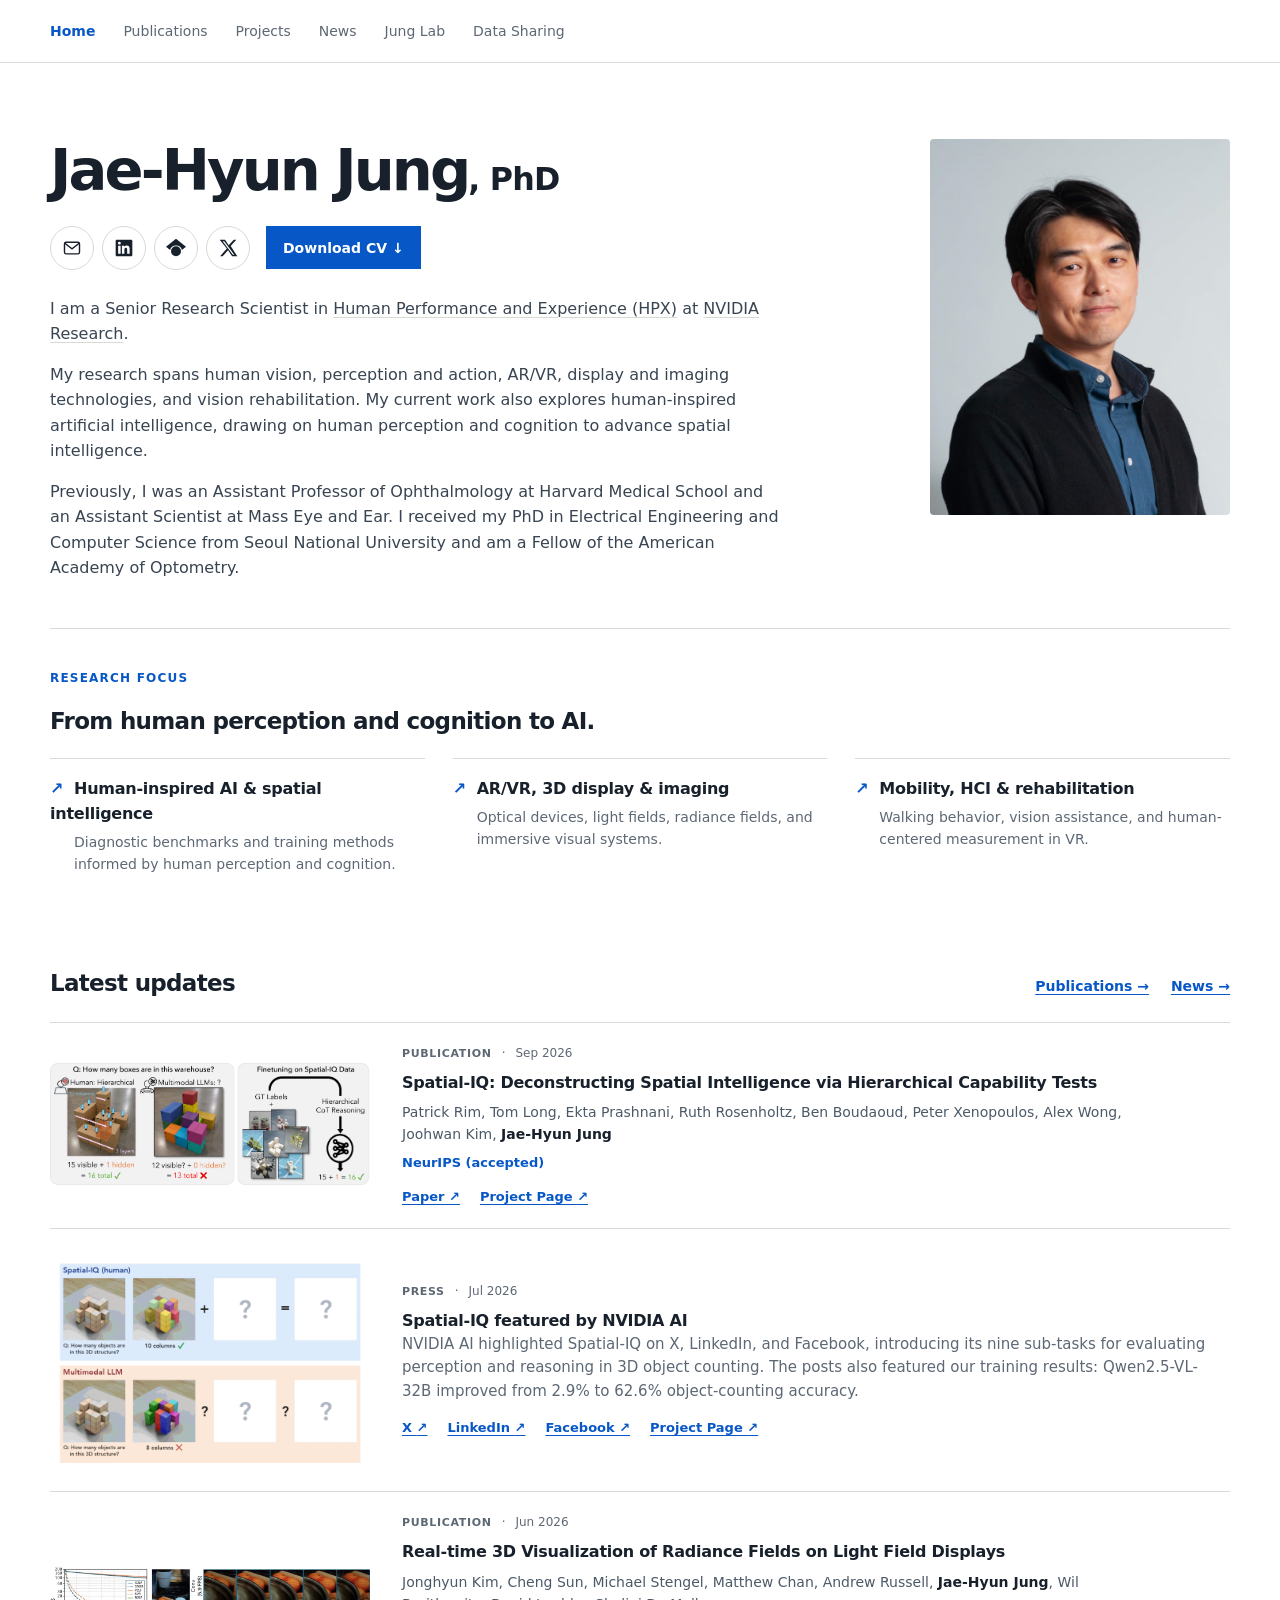
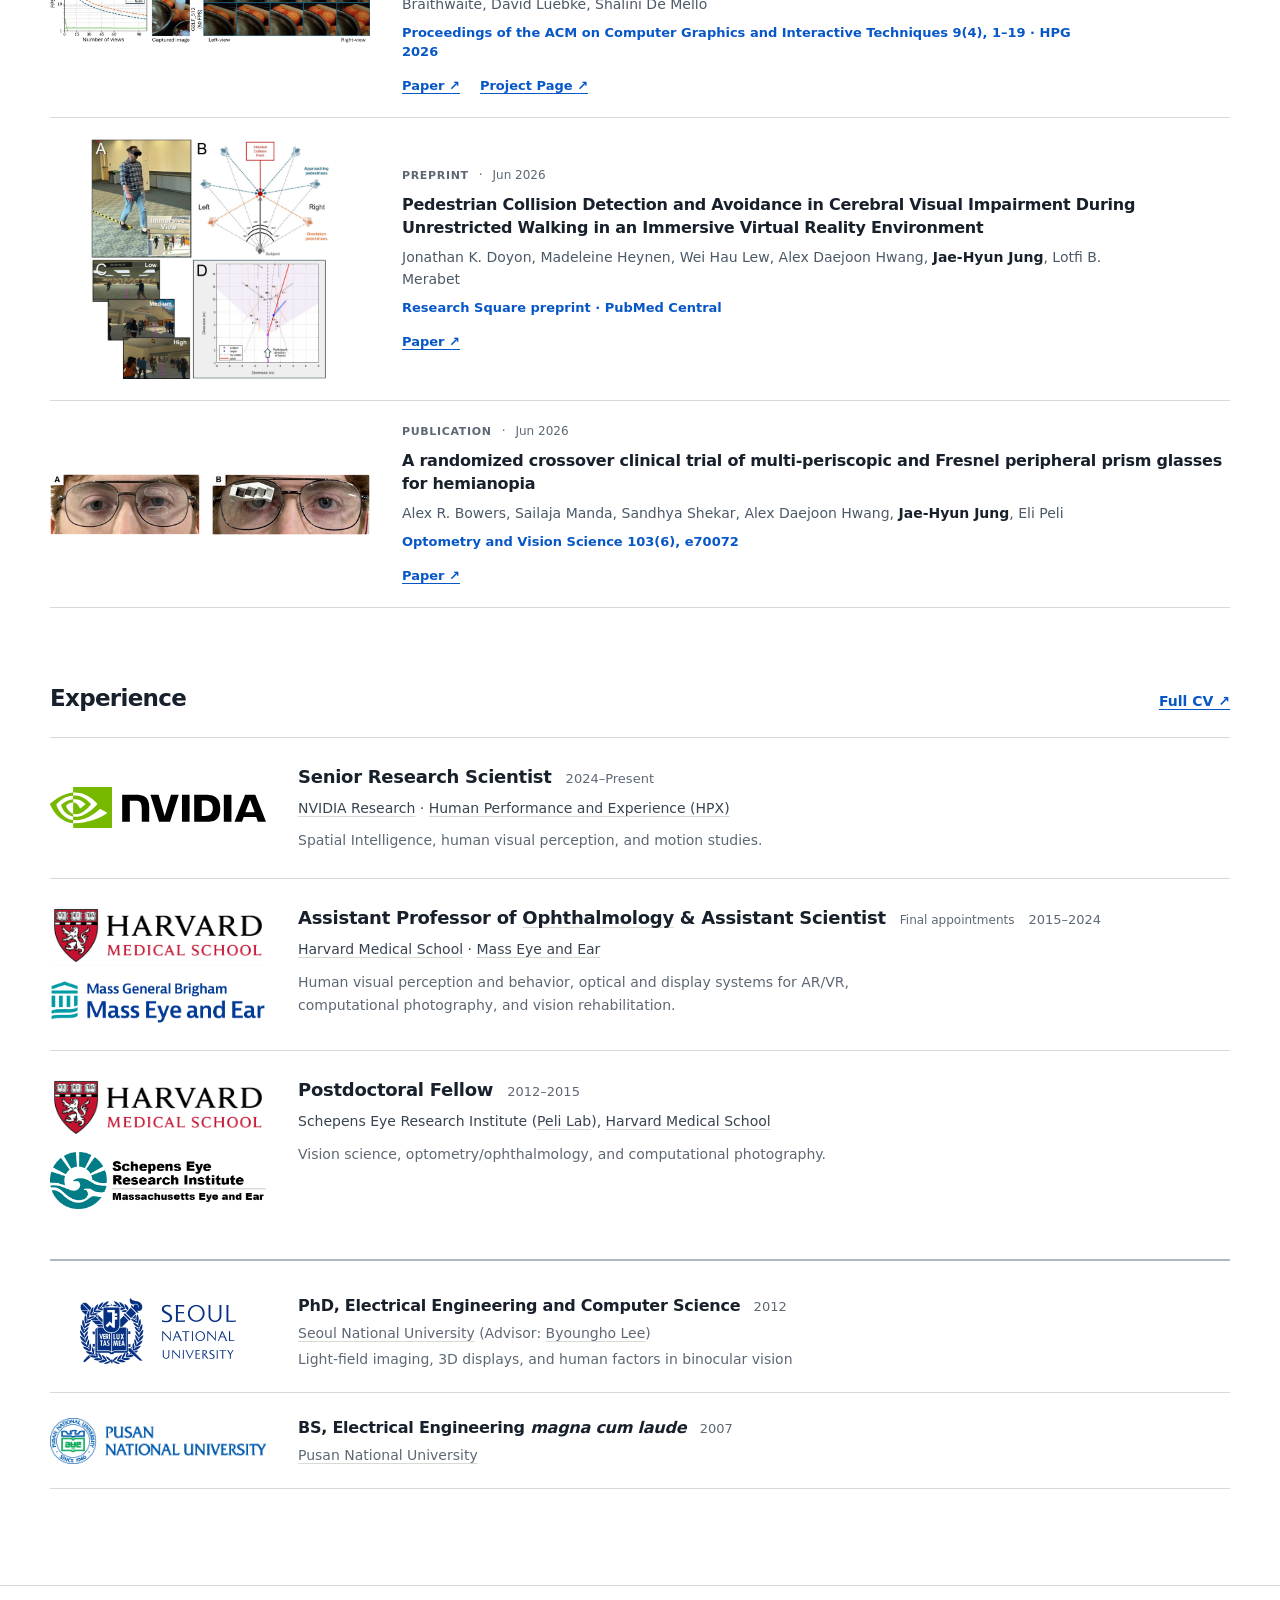
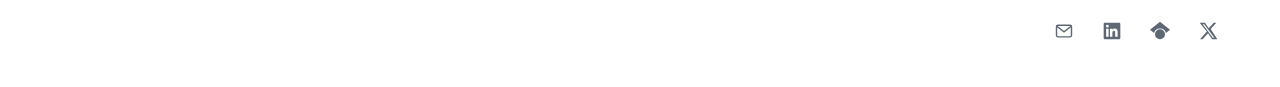
==== index.html @ d7eccb76 "Build research website with publications, news, and local datasets" ====
<!doctype html>
<html lang="en">
<head>
  <meta charset="utf-8">
  <meta name="viewport" content="width=device-width, initial-scale=1">
  <meta name="description" content="Jae-Hyun Jung, PhD — human-inspired artificial intelligence, spatial intelligence, perception, and cognition at NVIDIA Research.">
  <title>Home — Jae-Hyun Jung</title>
  <link rel="stylesheet" href="assets/site.css">
  <script src="assets/site.js" defer></script>
</head>
<body>
  <a class="skip-link" href="#main">Skip to content</a>
  <header class="site-header"><div class="shell masthead"><nav class="nav" aria-label="Primary navigation"><a href="index.html" aria-current="page">Home</a>
<a href="publications/index.html">Publications</a>
<a href="projects/index.html">Projects</a>
<a href="updates/index.html">News</a>
<a href="junglab/index.html">Jung Lab</a>
<a href="data-sharing/index.html">Data Sharing</a></nav></div></header>
  <main class="shell" id="main"><section class="intro" aria-labelledby="page-title">
        <div>
          <h1 id="page-title">Jae-Hyun Jung<span class="credentials">, PhD</span></h1>
          <nav class="contact-links" aria-label="Contact and social profiles">
            <a class="contact-icon" href="mailto:Phd.Jaehyun.Jung@gmail.com" aria-label="Email Jae-Hyun Jung" title="Email">
  <svg viewBox="0 0 24 24" fill="none" stroke="currentColor" stroke-width="1.7" aria-hidden="true"><rect x="3" y="5" width="18" height="14" rx="2"/><path d="m3 6 9 7 9-7"/></svg>
</a>
<a class="contact-icon" href="https://www.linkedin.com/in/jae-hyun-jung" aria-label="LinkedIn profile" title="LinkedIn">
  <svg viewBox="0 0 24 24" fill="currentColor" aria-hidden="true"><path d="M20.45 2H3.55C2.69 2 2 2.68 2 3.52v16.96c0 .84.69 1.52 1.55 1.52h16.9c.86 0 1.55-.68 1.55-1.52V3.52c0-.84-.69-1.52-1.55-1.52ZM7.93 18.75H4.98V9.2h2.95v9.55ZM6.45 7.9a1.71 1.71 0 1 1 0-3.42 1.71 1.71 0 0 1 0 3.42Zm12.3 10.85H15.8V14.1c0-1.11-.02-2.54-1.55-2.54-1.55 0-1.79 1.21-1.79 2.46v4.73H9.51V9.2h2.83v1.3h.04c.39-.74 1.36-1.52 2.79-1.52 2.98 0 3.58 1.96 3.58 4.51v5.26Z"/></svg>
</a>
<a class="contact-icon" href="https://scholar.google.com/citations?hl=en&amp;user=ToRE6MYAAAAJ" aria-label="Google Scholar profile" title="Google Scholar">
  <svg viewBox="0 0 24 24" fill="currentColor" aria-hidden="true"><path d="M12 1 0 10.5l4.9 4A7.1 7.1 0 0 1 12 9a7.1 7.1 0 0 1 7.1 5.5l4.9-4L12 1Z"/><circle cx="12" cy="16" r="6"/></svg>
</a>
<a class="contact-icon" href="https://x.com/JaehyunJunglol" aria-label="X profile: @JaehyunJunglol" title="X">
  <svg viewBox="0 0 24 24" fill="currentColor" aria-hidden="true"><path d="M18.9 2H22l-6.77 7.74L23.2 22h-6.24l-4.89-7.42L5.58 22H2.45l8.17-9.34L2 2h6.4l4.42 6.74L18.9 2Zm-1.1 18h1.73L7.46 3.89H5.6L17.8 20Z"/></svg>
</a>
            <a class="button" href="https://drive.google.com/file/d/1hfzAht2jn8ouT2M9Q2GKKCbxwnl0TaYN/view?usp=sharing">Download CV <span aria-hidden="true">&nbsp;↓</span></a>
          </nav>
          <div class="intro-bio">
            <p>I am a Senior Research Scientist in <a href="https://research.nvidia.com/labs/hpx/">Human Performance and Experience (HPX)</a> at <a href="https://research.nvidia.com/">NVIDIA Research</a>.</p>
            <p>My research spans human vision, perception and action, AR/VR, display and imaging technologies, and vision rehabilitation. My current work also explores human-inspired artificial intelligence, drawing on human perception and cognition to advance spatial intelligence.</p>
            <p>Previously, I was an Assistant Professor of Ophthalmology at Harvard Medical School and an Assistant Scientist at Mass Eye and Ear. I received my PhD in Electrical Engineering and Computer Science from Seoul National University and am a Fellow of the American Academy of Optometry.</p>
          </div>
        </div>
        <img class="profile-photo" src="assets/jae-hyun-jung.jpg" width="1408" height="1766" alt="Portrait of Jae-Hyun Jung" fetchpriority="high">
      </section>

      <section class="research-focus" aria-labelledby="interests-title">
          <p class="eyebrow">Research focus</p>
          <h2 id="interests-title">From human perception and cognition to AI.</h2>
          <ul class="research-list">
            <li><h3>Human-inspired AI &amp; spatial intelligence</h3><p>Diagnostic benchmarks and training methods informed by human perception and cognition.</p></li>
            <li><h3>AR/VR, 3D display &amp; imaging</h3><p>Optical devices, light fields, radiance fields, and immersive visual systems.</p></li>
            <li><h3>Mobility, HCI &amp; rehabilitation</h3><p>Walking behavior, vision assistance, and human-centered measurement in VR.</p></li>
          </ul>
      </section>

      <section class="section" aria-labelledby="updates-title"><div class="section-heading feed-heading"><h2 id="updates-title">Latest updates</h2><nav class="section-actions" aria-label="Browse news and publications"><a href="publications/index.html">Publications →</a><a href="updates/index.html">News →</a></nav></div><ol class="updates-list compact"><li id="publication-1" data-category="Publication"><div class="record-content with-teaser"><figure class="teaser"><a class="teaser-link" href="publications/index.html#publication-1"><img src="assets/teasers/spatial-iq.png" width="1614" height="634" alt="Spatial-IQ: human hierarchical counting compared with multimodal model reasoning." loading="lazy" decoding="async"></a></figure><div class="record-text"><div class="record-meta"><span class="category">Publication</span><span aria-hidden="true">·</span><time datetime="2026-09">Sep 2026</time></div><h3><a href="publications/index.html#publication-1">Spatial-IQ: Deconstructing Spatial Intelligence via Hierarchical Capability Tests</a></h3><p class="authors">Patrick Rim, Tom Long, Ekta Prashnani, Ruth Rosenholtz, Ben Boudaoud, Peter Xenopoulos, Alex Wong, Joohwan Kim, <strong>Jae-Hyun Jung</strong></p><p class="update-venue"><strong>NeurIPS (accepted)</strong></p><div class="resource-links"><a href="https://arxiv.org/abs/2607.22864">Paper <span aria-hidden="true">↗</span></a><a href="https://nvidia.github.io/Spatial-IQ/">Project Page <span aria-hidden="true">↗</span></a></div></div></div></li><li id="update-28" data-category="Press"><div class="record-content with-teaser"><figure class="teaser"><a class="teaser-link" href="updates/index.html#update-28"><img src="assets/teasers/spatial-iq-nvidia-ai.gif" width="800" height="550" alt="NVIDIA AI’s Spatial-IQ animation comparing human and multimodal model reasoning about visible and hidden blocks in a 3D structure." loading="lazy" decoding="async"></a></figure><div class="record-text"><div class="record-meta"><span class="category">Press</span><span aria-hidden="true">·</span><time datetime="2026-07-31">Jul 2026</time></div><h3><a href="updates/index.html#update-28">Spatial-IQ featured by NVIDIA AI</a></h3><p>NVIDIA AI highlighted Spatial-IQ on X, LinkedIn, and Facebook, introducing its nine sub-tasks for evaluating perception and reasoning in 3D object counting. The posts also featured our training results: Qwen2.5-VL-32B improved from 2.9% to 62.6% object-counting accuracy.</p><div class="resource-links"><a href="https://x.com/NVIDIAAI/status/2083258269875798275">X <span aria-hidden="true">↗</span></a><a href="https://www.linkedin.com/feed/update/urn:li:share:7489023975759544320/">LinkedIn <span aria-hidden="true">↗</span></a><a href="https://www.facebook.com/reel/1711421056715713/">Facebook <span aria-hidden="true">↗</span></a><a href="https://nvidia.github.io/Spatial-IQ/">Project Page <span aria-hidden="true">↗</span></a></div></div></div></li><li id="publication-2" data-category="Publication"><div class="record-content with-teaser"><figure class="teaser"><a class="teaser-link" href="publications/index.html#publication-2"><img src="assets/teasers/radiance-fields.png" width="1090" height="259" alt="Rendering performance and light field views of a radiance field scene." loading="lazy" decoding="async"></a></figure><div class="record-text"><div class="record-meta"><span class="category">Publication</span><span aria-hidden="true">·</span><time datetime="2026-06-29">Jun 2026</time></div><h3><a href="publications/index.html#publication-2">Real-time 3D Visualization of Radiance Fields on Light Field Displays</a></h3><p class="authors">Jonghyun Kim, Cheng Sun, Michael Stengel, Matthew Chan, Andrew Russell, <strong>Jae-Hyun Jung</strong>, Wil Braithwaite, David Luebke, Shalini De Mello</p><p class="update-venue"><strong>Proceedings of the ACM on Computer Graphics and Interactive Techniques 9(4), 1–19 · HPG 2026</strong></p><div class="resource-links"><a href="https://dl.acm.org/doi/10.1145/3820023">Paper <span aria-hidden="true">↗</span></a><a href="https://research.nvidia.com/labs/amri/projects/g2lf/">Project Page <span aria-hidden="true">↗</span></a></div></div></div></li><li id="publication-3" data-category="Preprint"><div class="record-content with-teaser"><figure class="teaser"><a class="teaser-link" href="publications/index.html#publication-3"><img src="assets/teasers/cvi-walking.jpg" width="714" height="720" alt="Figure 1: immersive VR walking, colliding pedestrians, crowd densities, and recorded walking paths." loading="lazy" decoding="async"></a></figure><div class="record-text"><div class="record-meta"><span class="category">Preprint</span><span aria-hidden="true">·</span><time datetime="2026-06-22">Jun 2026</time></div><h3><a href="publications/index.html#publication-3">Pedestrian Collision Detection and Avoidance in Cerebral Visual Impairment During Unrestricted Walking in an Immersive Virtual Reality Environment</a></h3><p class="authors">Jonathan K. Doyon, Madeleine Heynen, Wei Hau Lew, Alex Daejoon Hwang, <strong>Jae-Hyun Jung</strong>, Lotfi B. Merabet</p><p class="update-venue"><strong>Research Square preprint · PubMed Central</strong></p><div class="resource-links"><a href="https://pmc.ncbi.nlm.nih.gov/articles/PMC13321285/">Paper <span aria-hidden="true">↗</span></a></div></div></div></li><li id="publication-151" data-category="Publication"><div class="record-content with-teaser"><figure class="teaser"><a class="teaser-link" href="publications/index.html#publication-151"><img src="assets/ovs270072-fig-0001-m.png" width="500" height="96" alt="Fresnel peripheral prism glasses and multi-periscopic prism glasses used in the clinical trial." loading="lazy" decoding="async"></a></figure><div class="record-text"><div class="record-meta"><span class="category">Publication</span><span aria-hidden="true">·</span><time datetime="2026-06-11">Jun 2026</time></div><h3><a href="publications/index.html#publication-151">A randomized crossover clinical trial of multi-periscopic and Fresnel peripheral prism glasses for hemianopia</a></h3><p class="authors">Alex R. Bowers, Sailaja Manda, Sandhya Shekar, Alex Daejoon Hwang, <strong>Jae-Hyun Jung</strong>, Eli Peli</p><p class="update-venue"><strong>Optometry and Vision Science 103(6), e70072</strong></p><div class="resource-links"><a href="https://doi.org/10.1002/ovs2.70072">Paper <span aria-hidden="true">↗</span></a></div></div></div></li></ol></section>

      <section class="section" aria-labelledby="timeline-title">
        <div class="section-heading">
          <h2 id="timeline-title">Experience</h2>
          <a href="https://drive.google.com/file/d/1hfzAht2jn8ouT2M9Q2GKKCbxwnl0TaYN/view?usp=sharing">Full CV ↗</a>
        </div>
        <ol class="timeline experience-list">
          <li>
            <a class="brand-tile" href="https://research.nvidia.com/" aria-label="NVIDIA Research"><img class="brand-logo" src="assets/logos/Nvidia.svg" alt="NVIDIA"></a>
            <div class="experience-details">
              <h3>Senior Research Scientist <span class="career-period" aria-label="NVIDIA Research, 2024 to present"><time datetime="2024">2024</time>–Present</span></h3>
              <p class="experience-affiliation"><a href="https://research.nvidia.com/">NVIDIA Research</a> · <a href="https://research.nvidia.com/labs/hpx/">Human Performance and Experience (HPX)</a></p>
              <p class="experience-summary">Spatial Intelligence, human visual perception, and motion studies.</p>
            </div>
          </li>
          <li aria-label="Experience at Harvard Medical School and Mass Eye and Ear">
            <div class="brand-tile brand-pair">
              <a class="brand-link" href="https://hms.harvard.edu/"><img class="brand-logo harvard-logo" src="assets/logos/Harvard.png" alt="Harvard Medical School"></a>
              <a class="brand-link" href="https://www.massgeneralbrigham.org/en/about/mass-eye-and-ear"><img class="brand-logo" src="assets/logos/Mass_Eye_and_Ear_horizontal_RGB.png.webp" alt="Mass Eye and Ear"></a>
            </div>
            <div class="experience-details">
              <h3>Assistant Professor of <a href="https://eye.hms.harvard.edu/">Ophthalmology</a> &amp; Assistant Scientist <span class="role-qualifier">Final appointments</span> <span class="career-period" aria-label="Faculty appointments, 2015 to 2024"><time datetime="2015">2015</time>–<time datetime="2024">2024</time></span></h3>
              <p class="experience-affiliation"><a href="https://hms.harvard.edu/">Harvard Medical School</a> · <a href="https://www.massgeneralbrigham.org/en/about/mass-eye-and-ear">Mass Eye and Ear</a></p>
              <p class="experience-summary">Human visual perception and behavior, optical and display systems for AR/VR, computational photography, and vision rehabilitation.</p>
            </div>
          </li>
          <li aria-label="Postdoctoral fellowship at Schepens Eye Research Institute and Harvard Medical School">
            <div class="brand-tile brand-pair">
              <a class="brand-link" href="https://hms.harvard.edu/"><img class="brand-logo harvard-logo" src="assets/logos/Harvard.png" alt="Harvard Medical School"></a>
              <a class="brand-link" href="https://pelilab.partners.org/" aria-label="Peli Lab at Schepens Eye Research Institute"><img class="brand-logo" src="assets/logos/schepens.png" alt="Schepens Eye Research Institute"></a>
            </div>
            <div class="experience-details">
              <h3>Postdoctoral Fellow <span class="career-period" aria-label="Postdoctoral fellowship, 2012 to 2015"><time datetime="2012">2012</time>–<time datetime="2015">2015</time></span></h3>
              <p class="experience-affiliation">Schepens Eye Research Institute (<a href="https://pelilab.partners.org/">Peli Lab</a>), <a href="https://hms.harvard.edu/">Harvard Medical School</a></p>
              <p class="experience-summary">Vision science, optometry/ophthalmology, and computational photography.</p>
            </div>
          </li>
        </ol>
      </section>

      <section class="section education-section" aria-label="Education">
        <ol class="timeline">
          <li>
            <a class="brand-tile" href="https://en.snu.ac.kr/"><img class="brand-logo school-logo-snu" src="assets/logos/seoul-national-university.png" alt="Seoul National University" width="156" height="66"></a>
            <div><h3>PhD, Electrical Engineering and Computer Science <span class="career-period"><time datetime="2012">2012</time></span></h3><p><a href="https://en.snu.ac.kr/">Seoul National University</a> (Advisor: <a href="http://oeqelab.snu.ac.kr/PROF">Byoungho Lee</a>)</p><p>Light-field imaging, 3D displays, and human factors in binocular vision</p></div>
          </li>
          <li>
            <a class="brand-tile" href="https://www.pusan.ac.kr/eng/Main.do"><img class="brand-logo" src="assets/logos/pusan-national-university.png" alt="Pusan National University" width="253" height="54"></a>
            <div><h3>BS, Electrical Engineering <em>magna cum laude</em> <span class="career-period"><time datetime="2007">2007</time></span></h3><p><a href="https://www.pusan.ac.kr/eng/Main.do">Pusan National University</a></p></div>
          </li>
        </ol>
      </section>
</main>
  <footer><div class="shell footer-inner"><nav class="contact-links footer-links" aria-label="Footer contact and social profiles"><a class="contact-icon" href="mailto:Phd.Jaehyun.Jung@gmail.com" aria-label="Email Jae-Hyun Jung" title="Email">
  <svg viewBox="0 0 24 24" fill="none" stroke="currentColor" stroke-width="1.7" aria-hidden="true"><rect x="3" y="5" width="18" height="14" rx="2"/><path d="m3 6 9 7 9-7"/></svg>
</a>
<a class="contact-icon" href="https://www.linkedin.com/in/jae-hyun-jung" aria-label="LinkedIn profile" title="LinkedIn">
  <svg viewBox="0 0 24 24" fill="currentColor" aria-hidden="true"><path d="M20.45 2H3.55C2.69 2 2 2.68 2 3.52v16.96c0 .84.69 1.52 1.55 1.52h16.9c.86 0 1.55-.68 1.55-1.52V3.52c0-.84-.69-1.52-1.55-1.52ZM7.93 18.75H4.98V9.2h2.95v9.55ZM6.45 7.9a1.71 1.71 0 1 1 0-3.42 1.71 1.71 0 0 1 0 3.42Zm12.3 10.85H15.8V14.1c0-1.11-.02-2.54-1.55-2.54-1.55 0-1.79 1.21-1.79 2.46v4.73H9.51V9.2h2.83v1.3h.04c.39-.74 1.36-1.52 2.79-1.52 2.98 0 3.58 1.96 3.58 4.51v5.26Z"/></svg>
</a>
<a class="contact-icon" href="https://scholar.google.com/citations?hl=en&amp;user=ToRE6MYAAAAJ" aria-label="Google Scholar profile" title="Google Scholar">
  <svg viewBox="0 0 24 24" fill="currentColor" aria-hidden="true"><path d="M12 1 0 10.5l4.9 4A7.1 7.1 0 0 1 12 9a7.1 7.1 0 0 1 7.1 5.5l4.9-4L12 1Z"/><circle cx="12" cy="16" r="6"/></svg>
</a>
<a class="contact-icon" href="https://x.com/JaehyunJunglol" aria-label="X profile: @JaehyunJunglol" title="X">
  <svg viewBox="0 0 24 24" fill="currentColor" aria-hidden="true"><path d="M18.9 2H22l-6.77 7.74L23.2 22h-6.24l-4.89-7.42L5.58 22H2.45l8.17-9.34L2 2h6.4l4.42 6.74L18.9 2Zm-1.1 18h1.73L7.46 3.89H5.6L17.8 20Z"/></svg>
</a></nav></div></footer>
</body>
</html>
---- assets/site.css ----
:root {
        --canvas: #ffffff;
        --ink: #17202b;
        --muted: #5d6874;
        --line: #d7dbd4;
        --panel: #ffffff;
        --accent: #0757c7;
        --accent-soft: #e8f0fc;
        --max-width: 1180px;
      }

      * { box-sizing: border-box; }
      html { scroll-behavior: smooth; }
      body {
        margin: 0;
        background: var(--canvas);
        color: var(--ink);
        font-family: Inter, ui-sans-serif, system-ui, -apple-system, BlinkMacSystemFont, "Segoe UI", sans-serif;
        font-size: 16px;
        line-height: 1.58;
      }
      a { color: inherit; text-decoration-thickness: 1px; text-underline-offset: 3px; }
      a:hover { color: var(--accent); }
      .shell { width: min(calc(100% - 40px), var(--max-width)); margin: auto; }

      .site-header { border-bottom: 1px solid var(--line); background: var(--canvas); }
      .masthead { padding: 20px 0; }
      .nav { display: flex; flex-wrap: wrap; gap: 10px 28px; }
      .nav a { color: var(--muted); font-size: 14px; text-decoration: none; white-space: nowrap; }
      .nav a:hover { color: var(--accent); }
      .nav a[aria-current="page"] { color: var(--accent); font-weight: 700; }

      main { padding: 76px 0 96px; }
      .eyebrow { margin: 0 0 15px; color: var(--accent); font-size: 12px; font-weight: 800; letter-spacing: .1em; text-transform: uppercase; }
      .intro { display: grid; grid-template-columns: minmax(0, 1.7fr) minmax(250px, .8fr); align-items: start; gap: clamp(36px, 8vw, 110px); padding-bottom: 48px; border-bottom: 1px solid var(--line); }
      h1, h2, h3, p { margin-top: 0; }
      h1 { max-width: 760px; margin-bottom: 22px; font-size: clamp(36px, 4.5vw, 58px); letter-spacing: -.05em; line-height: 1.12; }
      .credentials { font-size: .55em; letter-spacing: -.025em; white-space: nowrap; }
      .intro-bio { margin-top: 26px; color: #384451; }
      .intro-bio p { margin-bottom: 16px; }
      .intro-bio p:last-child { margin-bottom: 0; }
      .intro-bio a { text-decoration-color: var(--line); }
      .profile-photo { display: block; width: 100%; max-width: 300px; height: auto; aspect-ratio: 1408 / 1766; object-fit: cover; object-position: center; justify-self: end; border-radius: 4px; }
      .contact-links { display: flex; align-items: center; flex-wrap: wrap; gap: 8px; }
      .contact-icon { display: inline-flex; align-items: center; justify-content: center; width: 44px; height: 44px; color: var(--ink); border: 1px solid var(--line); border-radius: 50%; text-decoration: none; transition: color .15s, background .15s, border-color .15s; }
      .contact-icon:hover { color: var(--accent); background: var(--accent-soft); border-color: var(--accent); }
      .contact-icon:focus-visible { outline: 2px solid var(--accent); outline-offset: 4px; }
      .contact-icon svg { width: 20px; height: 20px; }
      .contact-links .button { margin-left: 8px; }
      .button { display: inline-flex; align-items: center; justify-content: center; min-height: 43px; padding: 0 16px; border: 1px solid var(--accent); background: var(--accent); color: #fff !important; font-size: 14px; font-weight: 750; text-decoration: none; }
      .button:hover { background: #03459e; }

      .research-focus { padding-top: 40px; }
      h2 { margin-bottom: 18px; font-size: 23px; letter-spacing: -.03em; }
      h3 { margin-bottom: 8px; font-size: 16px; letter-spacing: -.015em; }
      .research-list { display: grid; grid-template-columns: repeat(3, minmax(0, 1fr)); gap: 28px; padding: 0; margin: 0; list-style: none; }
      .research-list li { padding: 17px 0 18px; border-top: 1px solid var(--line); }
      .research-list h3::before { content: "↗"; display: inline-block; width: 24px; color: var(--accent); }
      .research-list h3 { margin: 0; }
      .research-list p { margin: 5px 0 0 24px; color: var(--muted); font-size: 14px; }

      .timeline { margin: 0; padding: 0; list-style: none; border-top: 1px solid var(--line); }
      .timeline > li { display: grid; grid-template-columns: 216px minmax(0, 1fr); gap: 32px; align-items: center; padding: 22px 0; border-bottom: 1px solid var(--line); }
      .brand-tile { display: flex; align-items: center; justify-content: center; padding: 0; background: var(--panel); }
      .brand-logo { display: block; width: 100%; height: auto; object-fit: contain; }
      .brand-link { display: block; width: 100%; }
      .brand-tile:focus-visible, .brand-link:focus-visible, .timeline a:focus-visible { outline: 2px solid var(--accent); outline-offset: 5px; }
      .timeline a { text-decoration-color: var(--line); }
      .timeline a:hover { text-decoration-color: var(--accent); }
      .school-logo-snu { max-width: 156px; }
      .brand-pair { flex-direction: column; gap: 10px; }
      /* The source image has a thin outer border; clip only that edge. */
      .harvard-logo { clip-path: inset(1px); }
      .timeline h3 { margin: 0; }
      .timeline p { margin: 4px 0 0; color: var(--muted); font-size: 14px; }
      /* Experience rows: role and dates together, then affiliation and research summary. */
      .experience-list > li { grid-template-columns: 216px minmax(0, 1fr); align-items: start; padding: 26px 0; }
      .experience-list .brand-tile { align-self: center; grid-row: auto; }
      .experience-list .brand-pair { gap: 14px; }
      .experience-details { min-width: 0; }
      .experience-details h3 { font-size: 18px; line-height: 1.4; }
      .role-qualifier { display: inline-block; margin-left: 8px; color: var(--muted); font-size: 12px; font-weight: 400; letter-spacing: 0; white-space: nowrap; }
      .timeline .experience-affiliation { margin-top: 8px; color: #384451; line-height: 1.6; }
      .timeline .experience-summary { margin-top: 10px; max-width: 72ch; line-height: 1.65; }
      .timeline time, .career-period { color: var(--muted); font-size: 13px; font-variant-numeric: tabular-nums; text-align: right; }
      .career-period { display: inline-block; margin-left: 8px; font-weight: 400; letter-spacing: 0; white-space: nowrap; }
      .experience-list > li:last-child { border-bottom: 0; }

      .section { margin-top: 72px; }
      .section.education-section { margin-top: 24px; padding-top: 10px; border-top: 2px solid #aeb7c1; }
      .education-section .timeline { border-top: 0; }
      .section-heading { display: flex; align-items: baseline; justify-content: space-between; gap: 16px; margin-bottom: 20px; }
      .section-heading h2 { margin: 0; }
      .section-heading a { color: var(--accent); font-size: 14px; font-weight: 700; }
      .paper-list { margin: 0; padding: 0; list-style: none; border-top: 1px solid var(--line); }
      .paper-list li { display: grid; grid-template-columns: 70px 1fr auto; gap: 16px; padding: 17px 0; border-bottom: 1px solid var(--line); }
      .paper-year { color: var(--muted); font-size: 14px; font-variant-numeric: tabular-nums; }
      .paper-title { margin: 0; font-weight: 700; }
      .paper-meta { margin: 4px 0 0; color: var(--muted); font-size: 14px; }
      .paper-link { color: var(--accent); font-size: 14px; font-weight: 750; white-space: nowrap; }

      footer { padding: 23px 0 34px; border-top: 1px solid var(--line); color: var(--muted); font-size: 13px; }
      .footer-inner { display: flex; align-items: center; justify-content: flex-end; }
      .footer-links { gap: 4px; }
      .footer-links .contact-icon { color: var(--muted); border-color: transparent; }
      .footer-links .contact-icon:hover { color: var(--accent); border-color: var(--accent-soft); }

      @media (max-width: 760px) {
        .shell { width: min(calc(100% - 32px), var(--max-width)); }
        .masthead { display: block; padding: 18px 0; }
        .nav { gap: 10px 20px; }
        main { padding: 52px 0 64px; }
        .intro { grid-template-columns: 1fr; }
        .intro { gap: 32px; padding-bottom: 46px; }
        .profile-photo { grid-row: 1; justify-self: start; width: 180px; }
        .research-focus { padding-top: 32px; }
        .research-list { grid-template-columns: 1fr; gap: 0; }
        .section { margin-top: 53px; }
        .paper-list li { grid-template-columns: 48px 1fr; gap: 10px; }
        .paper-link { grid-column: 2; }
        .timeline > li { grid-template-columns: 132px minmax(0, 1fr); gap: 12px 20px; }
        .brand-tile { grid-row: span 2; }
        .brand-pair { gap: 8px; }
        .timeline > li > time { grid-column: 2; text-align: left; }
        .footer-inner { flex-direction: column; align-items: flex-start; gap: 8px; }
      }
      @media (max-width: 420px) {
        .timeline > li { grid-template-columns: 1fr; gap: 14px; }
        .brand-tile { grid-row: auto; width: 200px; }
        .education-section .brand-tile { justify-content: flex-start; }
        .timeline > li > time { grid-column: 1; }
      }

/* Shared content pages. All records remain readable without JavaScript. */
[hidden] { display: none !important; }
:target { scroll-margin-top: 28px; }
a:focus-visible, button:focus-visible, input:focus-visible, select:focus-visible, summary:focus-visible { outline: 2px solid var(--accent); outline-offset: 4px; }
.skip-link { position: absolute; left: 20px; top: -80px; padding: 12px 18px; background: var(--accent); color: white; z-index: 10; }
.skip-link:focus { top: 8px; }
.page-intro { max-width: 850px; margin-bottom: 44px; }
.page-intro h1 { margin-bottom: 18px; }
.lead { color: var(--muted); font-size: 19px; max-width: 70ch; }
.resource-links { display: flex; flex-wrap: wrap; gap: 8px 20px; margin-top: 14px; }
.resource-links a { color: var(--accent); font-size: 13px; font-weight: 650; overflow-wrap: anywhere; }
.category { display: block; color: var(--muted); font-size: 11px; font-weight: 650; letter-spacing: .06em; text-transform: uppercase; margin-bottom: 7px; }
.updates-list { list-style: none; padding: 0; margin: 0; border-top: 1px solid var(--line); }
.updates-list > li { padding: 30px 0; border-bottom: 1px solid var(--line); }

.updates-list h3 { font-size: 19px; line-height: 1.4; max-width: 85ch; }
.updates-list p { color: var(--muted); max-width: 85ch; margin-bottom: 0; font-size: 15px; }
.updates-list.compact > li { padding: 21px 0; }
.updates-list.compact h3 { font-size: 16px; margin-bottom: 0; }
.updates-list.compact h3 a { text-decoration: none; }
.updates-list.compact h3 a:hover { text-decoration: underline; }
.updates-list.compact .update-venue { margin: 8px 0 0; color: var(--accent); font-size: 13px; line-height: 1.5; }
.update-venue strong { font-weight: 650; }
.filter-bar { display: flex; flex-wrap: wrap; align-items: end; gap: 18px; padding: 20px; background: #f6f8fa; border: 1px solid #e5e8ed; border-radius: 4px; margin: 0 0 22px; }
.filter-bar label { display: flex; flex-direction: column; gap: 7px; font-size: 13px; font-weight: 650; }
.search-field { flex: 1 1 270px; }
input, select, button { font: inherit; }
input, select { border: 1px solid #bbc4cf; background: white; border-radius: 3px; padding: 10px 12px; color: var(--ink); min-height: 43px; max-width: 100%; }
input { width: 100%; }
button { padding: 10px 16px; min-height: 43px; border: 1px solid #bbc4cf; border-radius: 3px; background: white; cursor: pointer; font-size: 13px; }
button:hover { border-color: var(--accent); color: var(--accent); }
.result-count { color: var(--muted); font-size: 13px; }
.year-index { display: flex; flex-wrap: wrap; gap: 9px 18px; border-bottom: 1px solid var(--line); padding-bottom: 26px; margin-bottom: 35px; }
.year-index a { color: var(--accent); font-size: 14px; }
.publication-year { margin-bottom: 40px; }
.publication-jump { display: inline-block; margin-bottom: 24px; color: var(--accent); font-size: 14px; font-weight: 650; }
.publication-group:not([hidden]) + .publication-group { margin-top: 64px; padding-top: 32px; border-top: 2px solid var(--line); }

.publication-list { list-style: none; margin: 0; padding: 0; }
.publication-list > li { padding: 21px 0 24px; border-top: 1px solid var(--line); }
.publication-list h3, .publication-list h4 { margin: 0 0 8px; font-size: 18px; line-height: 1.42; letter-spacing: -.015em; }
.publication-list :is(h3, h4) a { text-decoration: none; }
.publication-list :is(h3, h4) a:hover { text-decoration: underline; }
.authors, .updates-list .authors { color: #4c5967; font-size: 14px; margin: 7px 0; }
.authors strong { color: var(--ink); font-weight: 700; }
.empty-state { padding: 40px 0; color: var(--muted); }
.project-grid { display: grid; grid-template-columns: repeat(2,minmax(0,1fr)); gap: 22px; }
.project-card { display: flex; flex-direction: column; padding: 28px; border: 1px solid var(--line); border-radius: 4px; }
.project-card h3 { font-size: 23px; line-height: 1.25; }
.project-card p:not(.eyebrow) { color: var(--muted); font-size: 15px; }
.project-card .resource-links { margin-top: auto; padding-top: 6px; }
.project-detail { display: grid; grid-template-columns: minmax(0, .9fr) minmax(0,1.1fr); gap: 42px; padding: 36px 0; border-top: 1px solid var(--line); }
.project-detail h3 { font-size: 23px; line-height: 1.3; }
.project-detail p { color: var(--muted); }
.project-figures img { width: 100%; height: auto; display: block; border-radius: 3px; margin-bottom: 16px; }
.funding { margin-top: 24px; font-size: 13px; color: var(--muted); }
.funding summary { cursor: pointer; color: var(--ink); }
.funding ul { padding-left: 20px; }
.funding li + li { margin-top: 12px; }
.section-note { color: var(--muted); font-size: 14px; }
.lab-intro { display: grid; grid-template-columns: minmax(0,1.7fr) minmax(0,1fr); gap: 60px; }
.lab-intro > div p { color: #384451; }
.archive-note { border-left: 2px solid var(--accent); padding-left: 24px; align-self: start; }
.archive-note p { font-size: 14px; color: var(--muted); margin: 10px 0 0; }
.people-grid { display: grid; grid-template-columns: repeat(3,minmax(0,1fr)); gap: 30px; }
.person { display: grid; grid-template-columns: 72px minmax(0,1fr); gap: 18px; border-top: 1px solid var(--line); padding-top: 22px; }
.person img { display: block; width: 72px; height: 90px; object-fit: cover; border-radius: 3px; }
.person h3 { font-size: 16px; }
.person-role { font-size: 14px; margin: 0; }
.person-detail { color: var(--muted); font-size: 13px; margin: 12px 0 0; }
.data-note { border-left: 2px solid var(--accent); padding-left: 24px; max-width: 85ch; margin-bottom: 40px; }
.data-note p { font-size: 14px; color: var(--muted); }
.dataset-list { list-style: none; padding: 0; margin: 0; }
.dataset-list > li { display: grid; grid-template-columns: 75px minmax(0,1fr); gap: 25px; border-top: 1px solid var(--line); padding: 27px 0; }
.dataset-list h2 { font-size: 19px; line-height: 1.4; margin-bottom: 8px; }
@media (max-width: 1000px) {
  .people-grid { grid-template-columns: repeat(2,minmax(0,1fr)); }
}
@media (max-width: 760px) {
  .lead { font-size: 17px; }
  .page-intro { margin-bottom: 32px; }
  .updates-list h3 { font-size: 17px; }
  .project-grid, .project-detail, .lab-intro { grid-template-columns: 1fr; }
  .project-detail { gap: 18px; }
  .project-card { padding: 24px; }
  .lab-intro { gap: 30px; }
  .filter-bar { padding: 16px; gap: 14px; }
  .filter-bar > label:not(.search-field) { flex: 1; }
  .dataset-list > li { grid-template-columns: 1fr; gap: 8px; }
}
@media (max-width: 480px) {
  .people-grid { grid-template-columns: 1fr; }
  .section-heading { align-items: start; }
  .section-heading > a { flex-shrink: 0; }
}
@media (prefers-reduced-motion: reduce) { html { scroll-behavior: auto; } }
.updates-list > li { position: relative; }
.legacy-anchor { position: absolute; top: 0; }
.project-figures img { max-height: 400px; object-fit: contain; }

/* Teasers share one asset record across publications, updates, and Home. */
.visually-hidden { position: absolute; width: 1px; height: 1px; padding: 0; margin: -1px; overflow: hidden; clip-path: inset(50%); white-space: nowrap; border: 0; }
.record-content, .record-text { min-width: 0; }
.record-content.with-teaser { display: grid; grid-template-columns: 320px minmax(0, 1fr); align-items: center; gap: 32px; }
.record-meta { display: flex; flex-wrap: wrap; align-items: baseline; gap: 10px; margin-bottom: 9px; color: var(--muted); font-size: 12px; }
.record-meta .category { display: inline; margin: 0; }
.record-meta time { font-variant-numeric: tabular-nums; }
.teaser { margin: 0; width: 100%; }
.teaser-link { display: block; width: 100%; border-radius: 4px; overflow: hidden; }
.teaser img { display: block; width: 100%; height: auto; max-height: 240px; object-fit: contain; }
.teaser-link:hover { opacity: .9; }
@media (max-width: 1000px) {
  .record-content.with-teaser { grid-template-columns: 280px minmax(0, 1fr); gap: 26px; }
}
@media (max-width: 700px) {
  .record-content.with-teaser { grid-template-columns: 1fr; gap: 20px; }
  .teaser { width: min(420px, 100%); }
  .teaser img { max-height: 280px; }
}
.teaser-gallery { display: grid; gap: 14px; min-width: 0; }
.feed-heading { flex-wrap: wrap; }
.section-actions { display: flex; flex-wrap: wrap; gap: 12px 22px; }
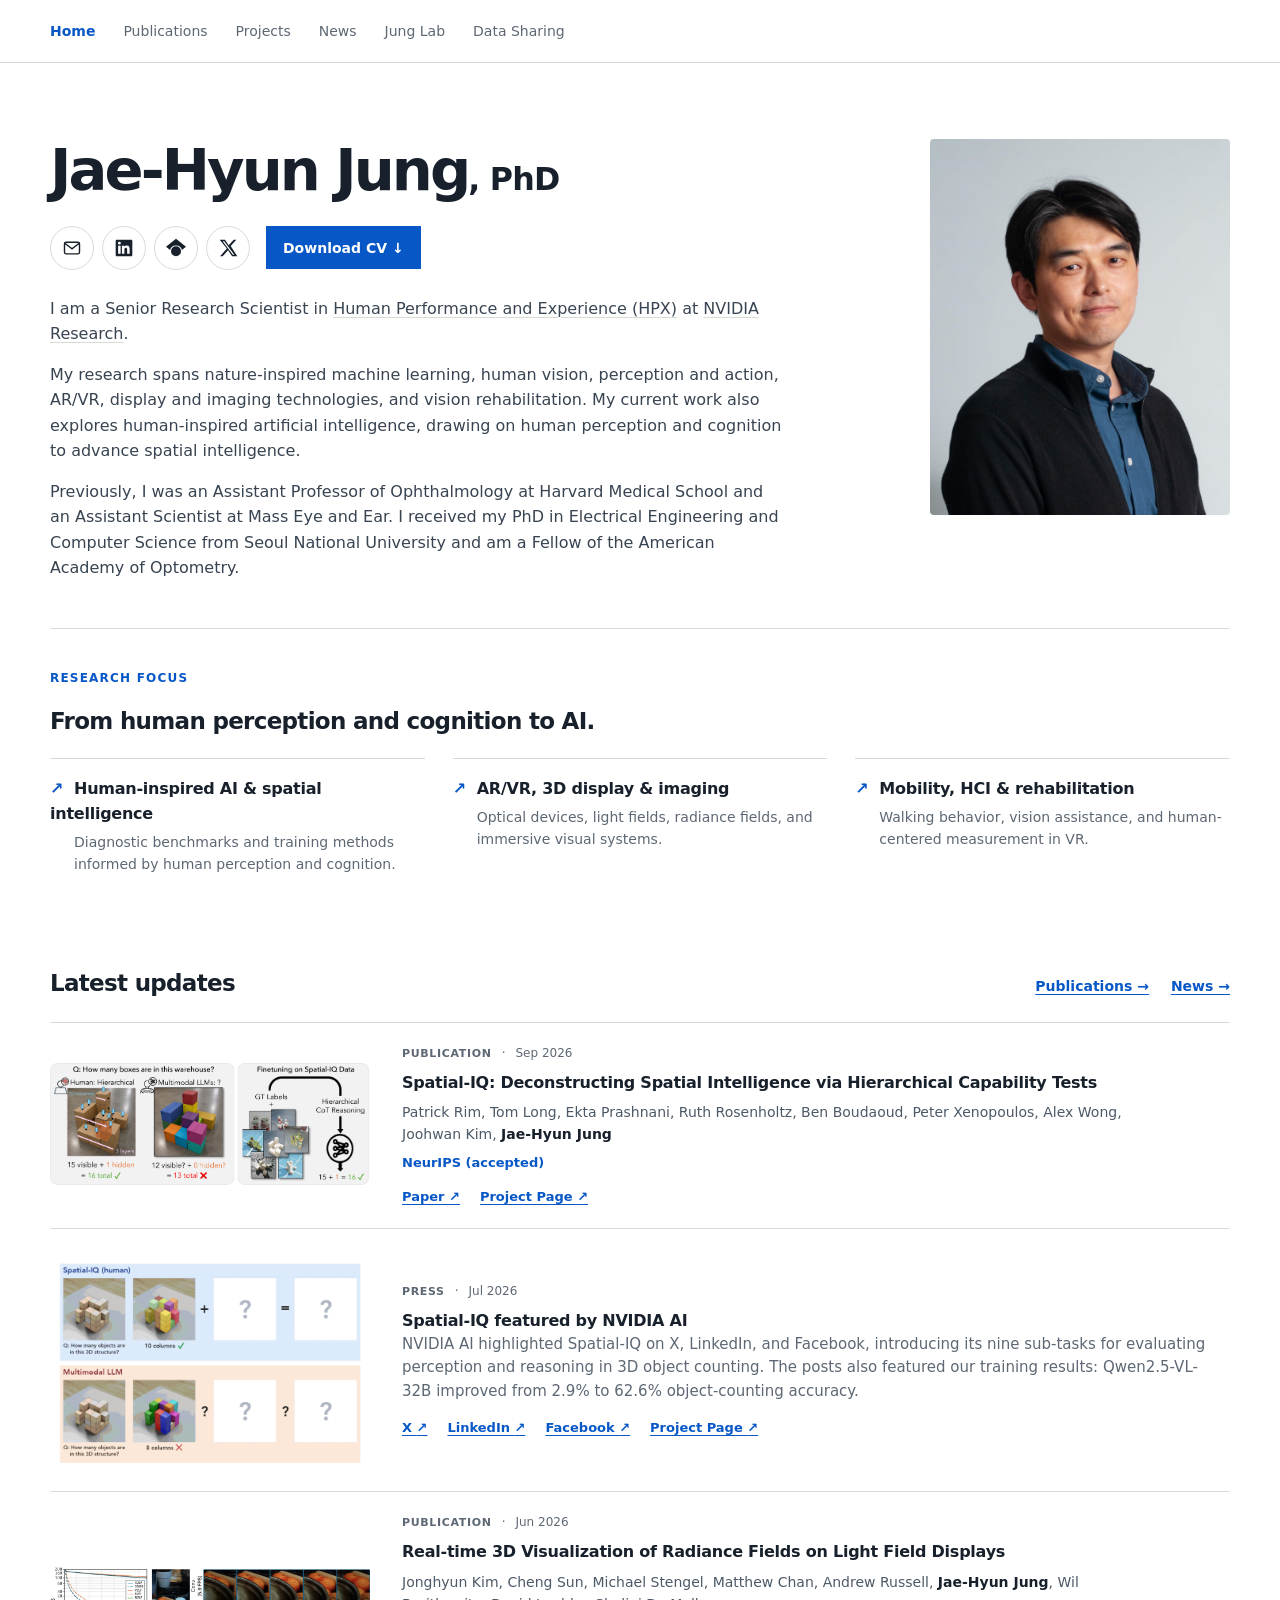
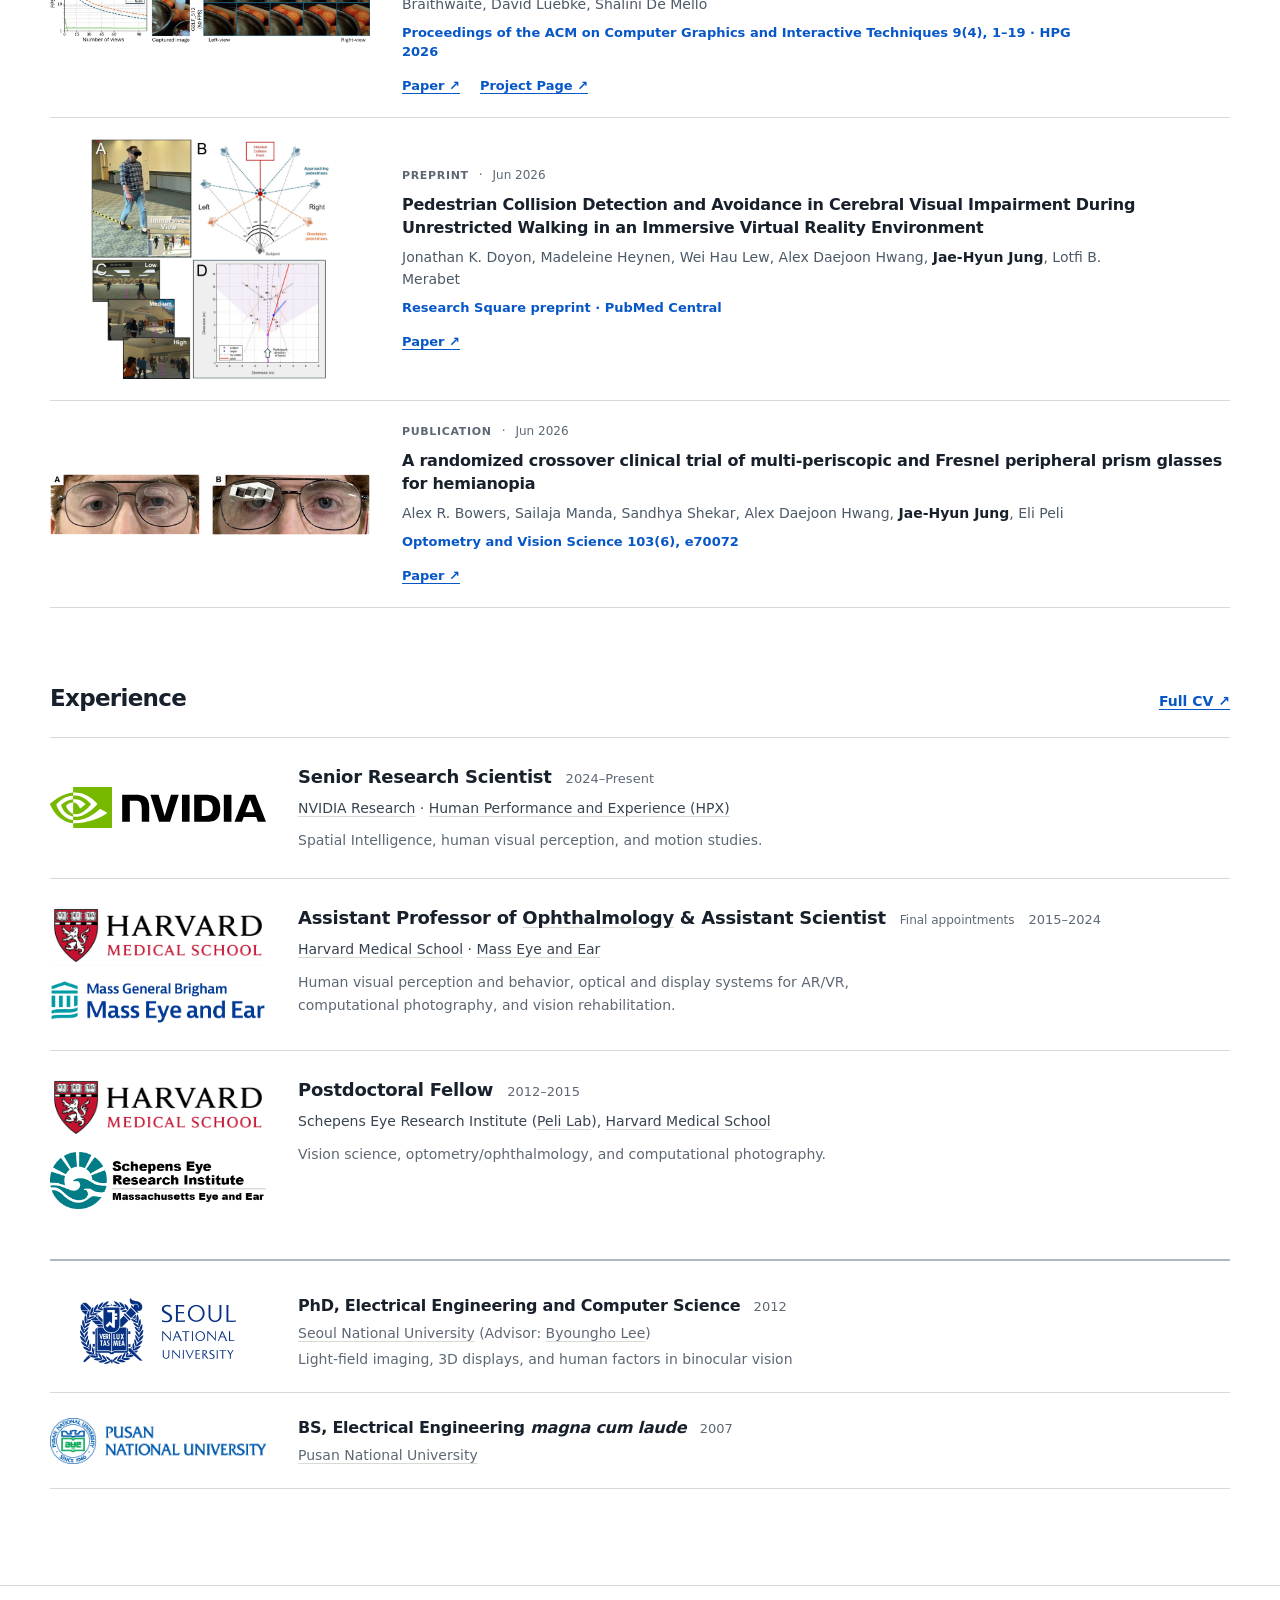
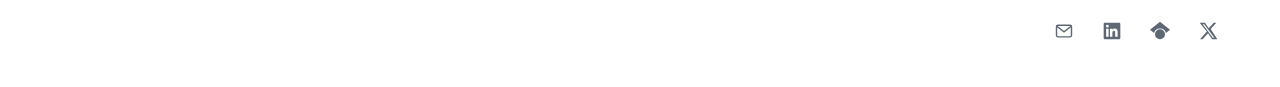
==== commit 9cd380e0: "minor updates" ====
--- a/index.html
+++ b/index.html
@@ -36,7 +36,7 @@
           </nav>
           <div class="intro-bio">
             <p>I am a Senior Research Scientist in <a href="https://research.nvidia.com/labs/hpx/">Human Performance and Experience (HPX)</a> at <a href="https://research.nvidia.com/">NVIDIA Research</a>.</p>
-            <p>My research spans human vision, perception and action, AR/VR, display and imaging technologies, and vision rehabilitation. My current work also explores human-inspired artificial intelligence, drawing on human perception and cognition to advance spatial intelligence.</p>
+            <p>My research spans nature-inspired machine learning, human vision, perception and action, AR/VR, display and imaging technologies, and vision rehabilitation. My current work also explores human-inspired artificial intelligence, drawing on human perception and cognition to advance spatial intelligence.</p>
             <p>Previously, I was an Assistant Professor of Ophthalmology at Harvard Medical School and an Assistant Scientist at Mass Eye and Ear. I received my PhD in Electrical Engineering and Computer Science from Seoul National University and am a Fellow of the American Academy of Optometry.</p>
           </div>
         </div>
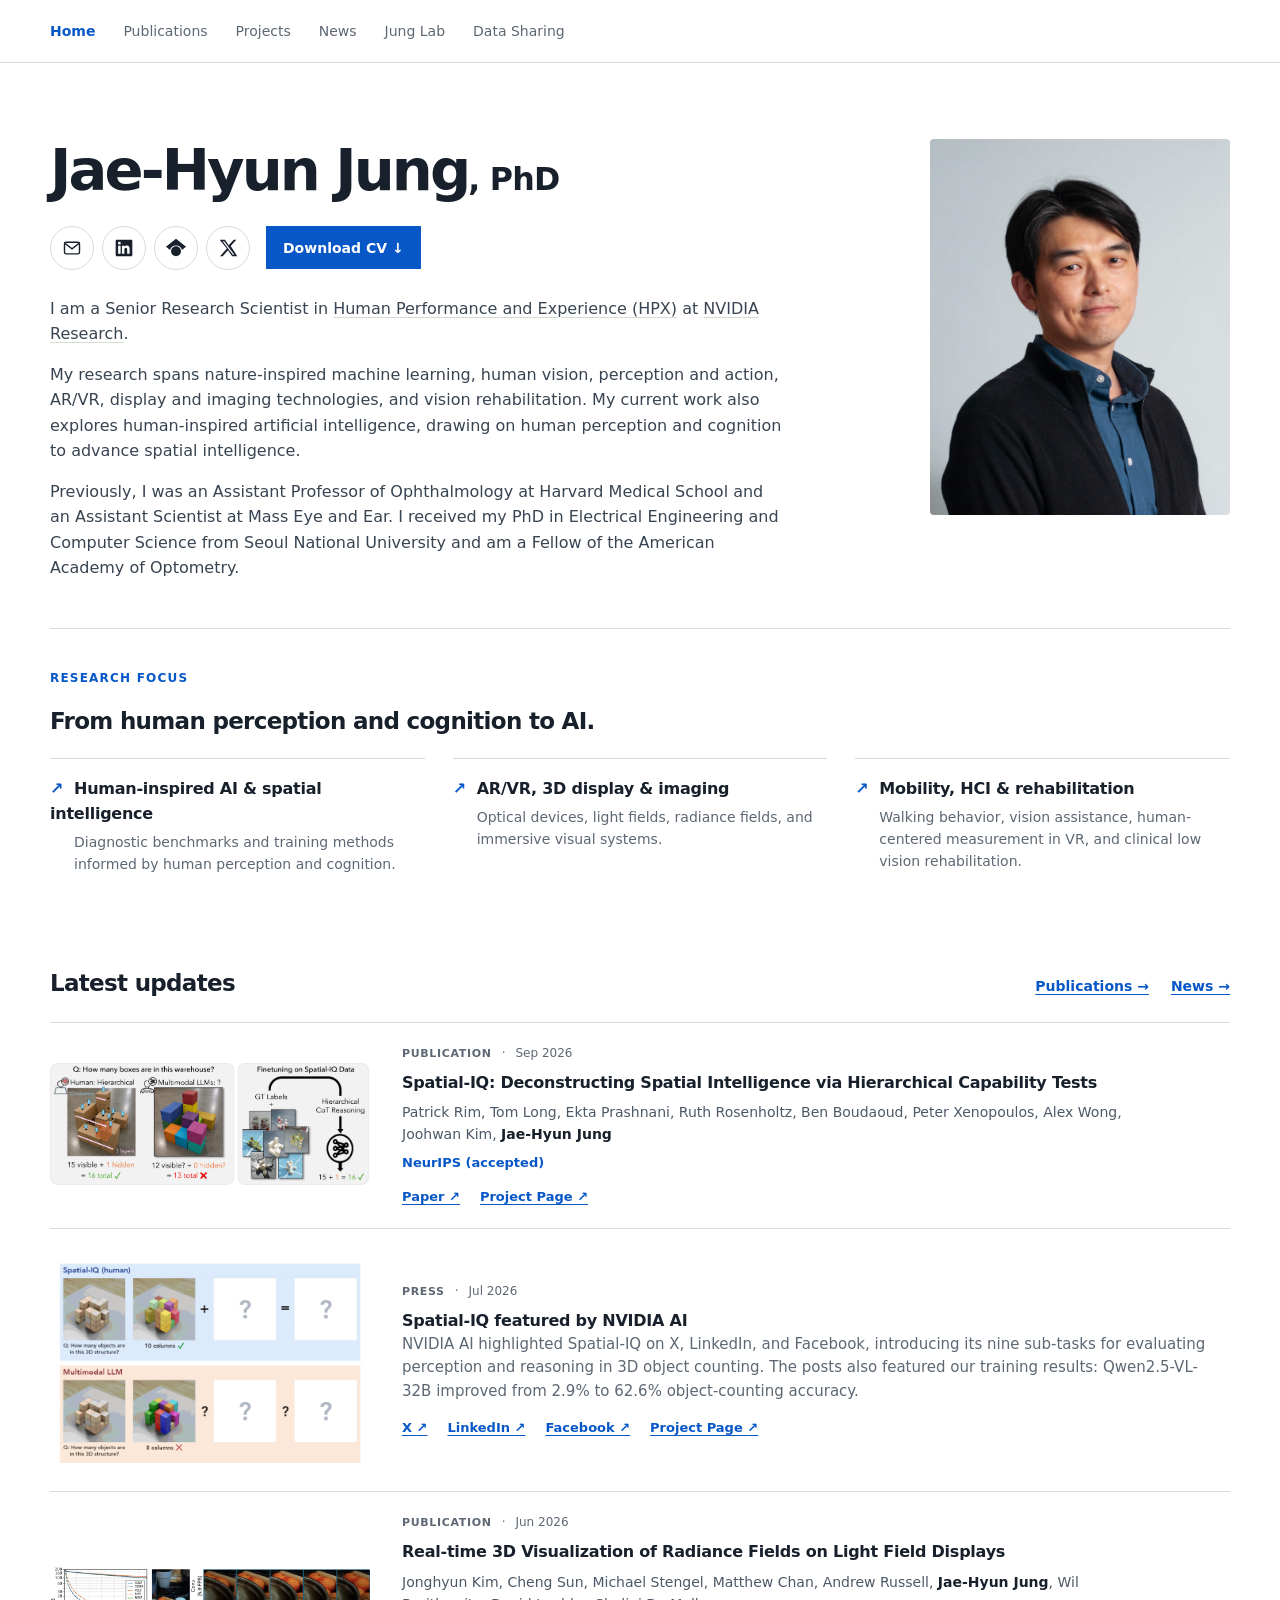
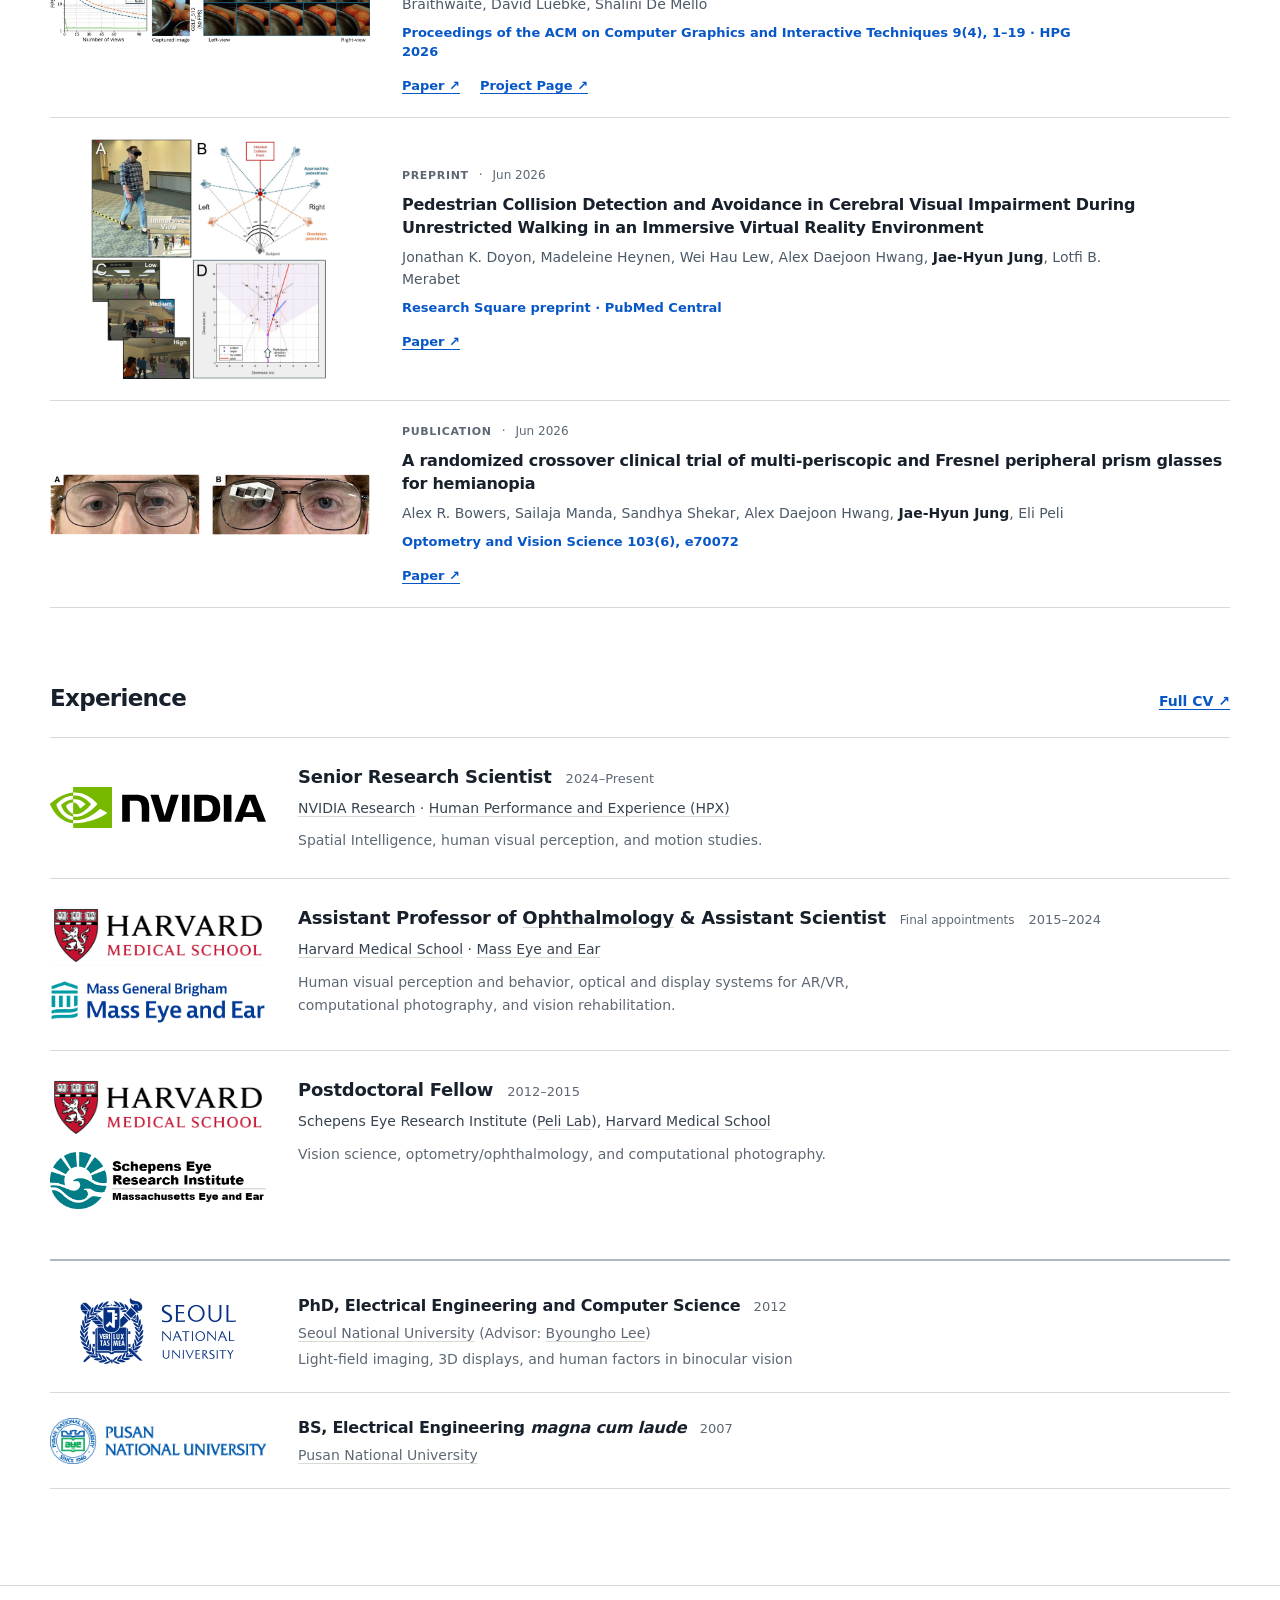
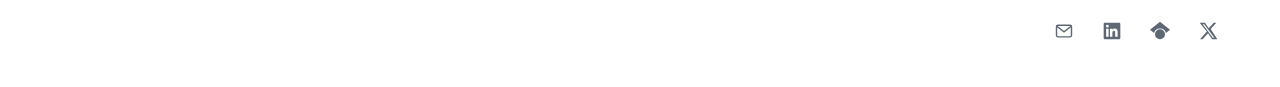
==== commit df8e879c: "Update website content" ====
--- a/index.html
+++ b/index.html
@@ -49,7 +49,7 @@
           <ul class="research-list">
             <li><h3>Human-inspired AI &amp; spatial intelligence</h3><p>Diagnostic benchmarks and training methods informed by human perception and cognition.</p></li>
             <li><h3>AR/VR, 3D display &amp; imaging</h3><p>Optical devices, light fields, radiance fields, and immersive visual systems.</p></li>
-            <li><h3>Mobility, HCI &amp; rehabilitation</h3><p>Walking behavior, vision assistance, and human-centered measurement in VR.</p></li>
+            <li><h3>Mobility, HCI &amp; rehabilitation</h3><p>Walking behavior, vision assistance, human-centered measurement in VR, and clinical low vision rehabilitation.</p></li>
           </ul>
       </section>
 
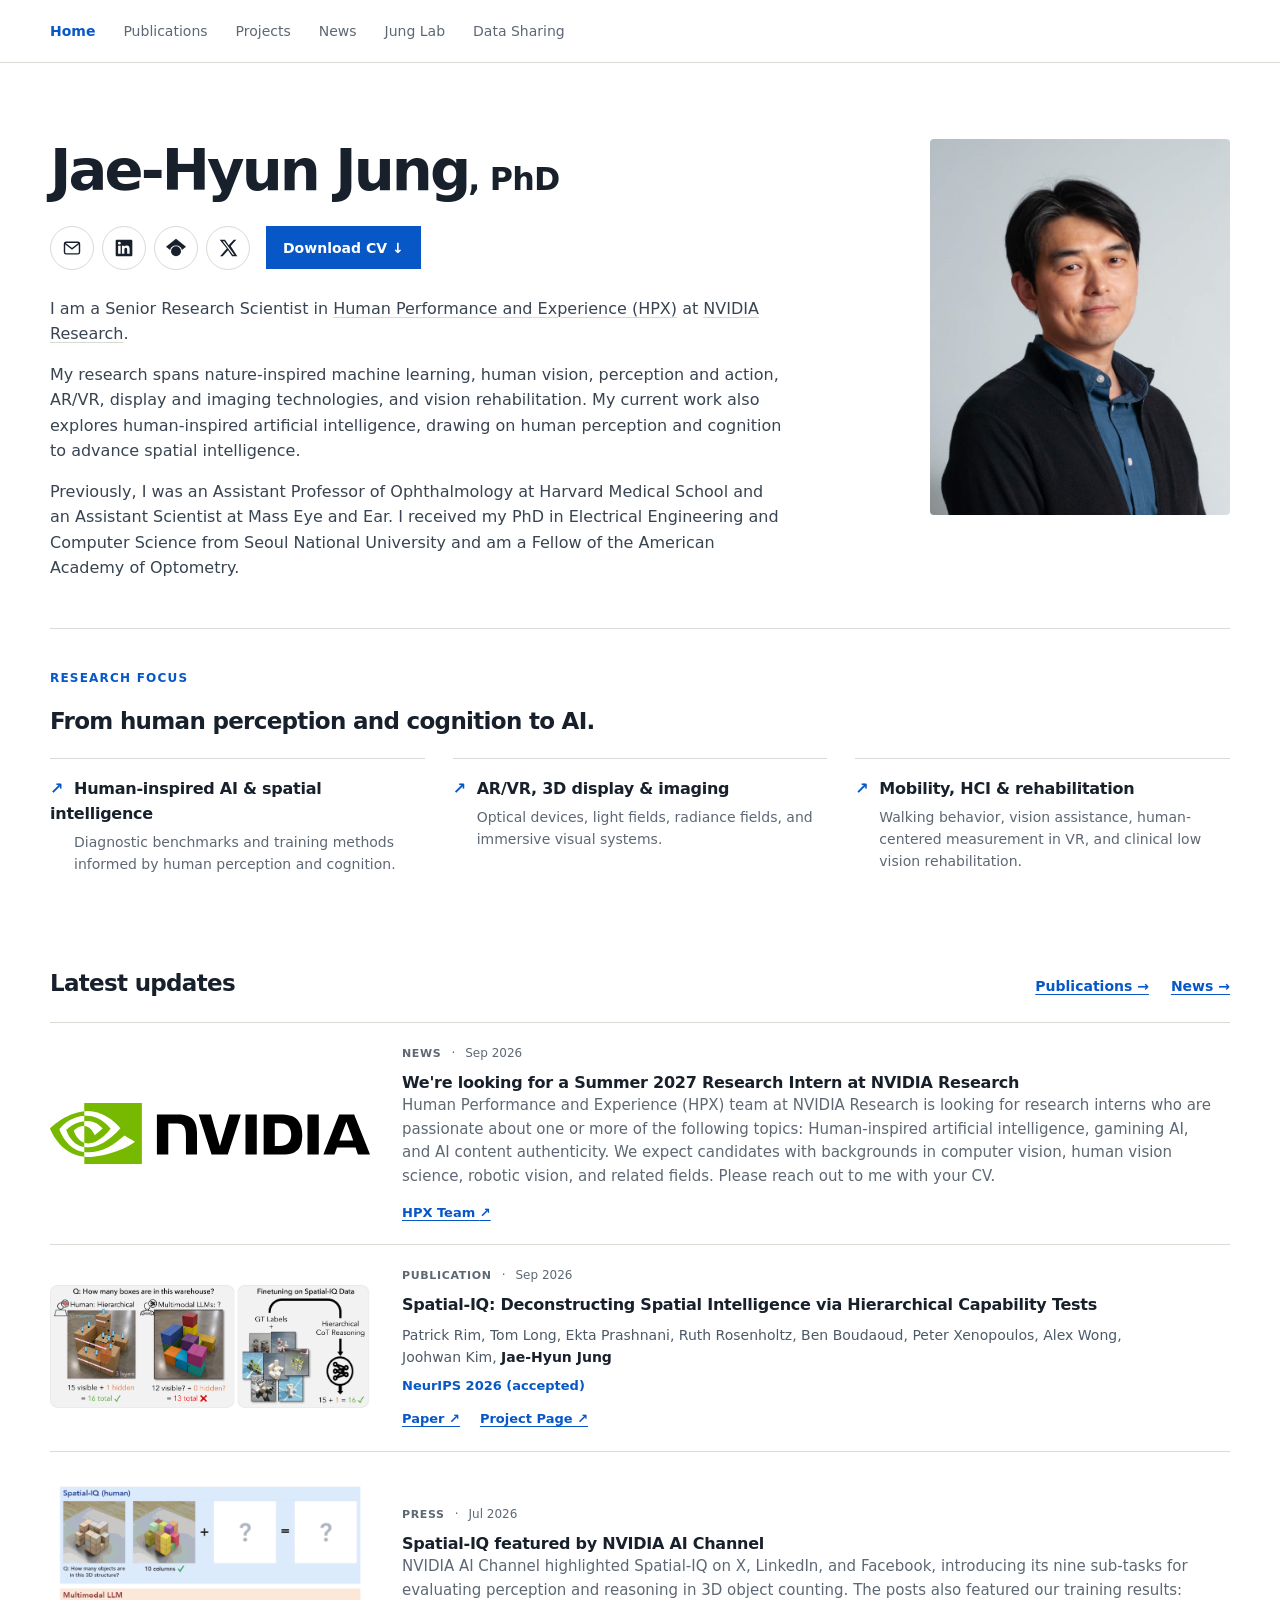
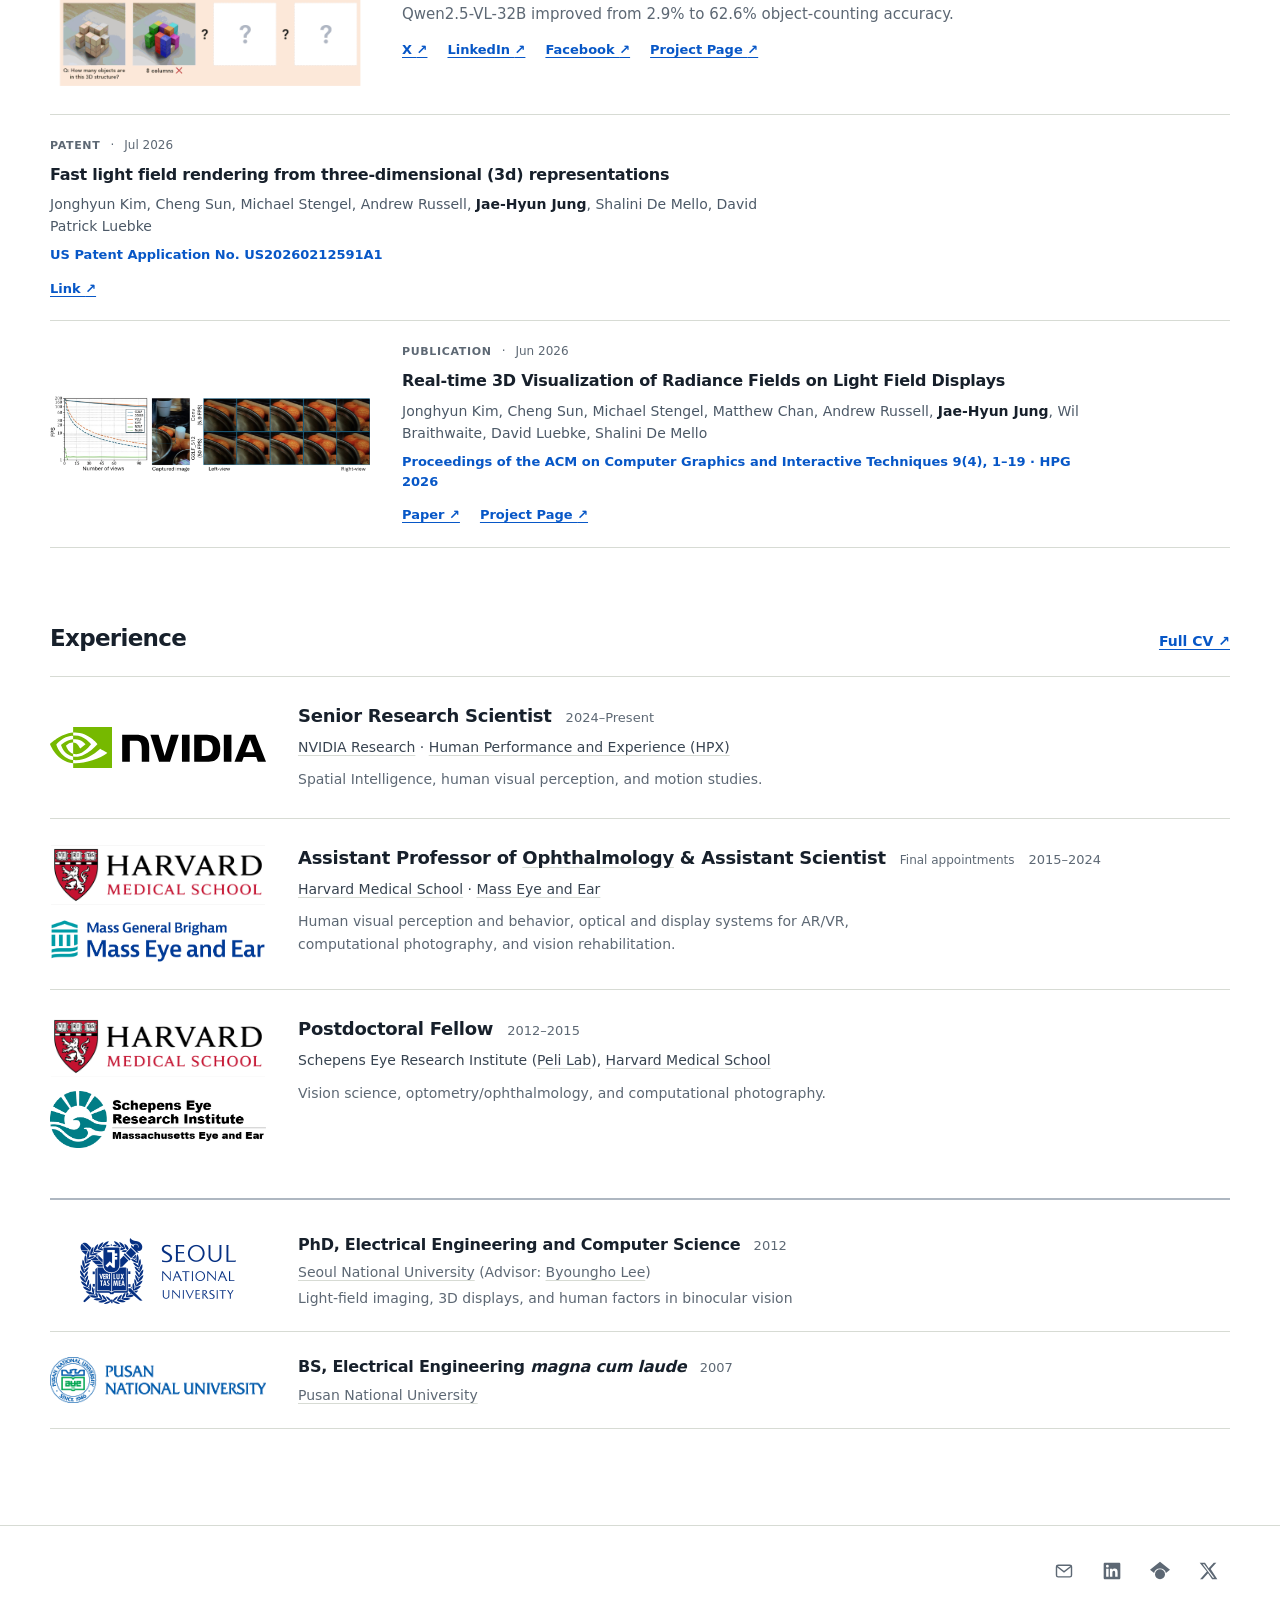
==== commit 84b37aba: "figure updates" ====
--- a/index.html
+++ b/index.html
@@ -1,8 +1,17 @@
 <!doctype html>
 <html lang="en">
 <head>
+  <!-- Google tag (gtag.js) -->
+  <script async src="https://www.googletagmanager.com/gtag/js?id=G-EVFXS4H6M3"></script>
+  <script>
+    window.dataLayer = window.dataLayer || [];
+    function gtag(){dataLayer.push(arguments);}
+    gtag('js', new Date());
+    gtag('config', 'G-EVFXS4H6M3');
+  </script>
   <meta charset="utf-8">
   <meta name="viewport" content="width=device-width, initial-scale=1">
+  <link rel="icon" type="image/png" href="[data-uri]">
   <meta name="description" content="Jae-Hyun Jung, PhD — human-inspired artificial intelligence, spatial intelligence, perception, and cognition at NVIDIA Research.">
   <title>Home — Jae-Hyun Jung</title>
   <link rel="stylesheet" href="assets/site.css">
@@ -53,7 +62,7 @@
           </ul>
       </section>
 
-      <section class="section" aria-labelledby="updates-title"><div class="section-heading feed-heading"><h2 id="updates-title">Latest updates</h2><nav class="section-actions" aria-label="Browse news and publications"><a href="publications/index.html">Publications →</a><a href="updates/index.html">News →</a></nav></div><ol class="updates-list compact"><li id="publication-1" data-category="Publication"><div class="record-content with-teaser"><figure class="teaser"><a class="teaser-link" href="publications/index.html#publication-1"><img src="assets/teasers/spatial-iq.png" width="1614" height="634" alt="Spatial-IQ: human hierarchical counting compared with multimodal model reasoning." loading="lazy" decoding="async"></a></figure><div class="record-text"><div class="record-meta"><span class="category">Publication</span><span aria-hidden="true">·</span><time datetime="2026-09">Sep 2026</time></div><h3><a href="publications/index.html#publication-1">Spatial-IQ: Deconstructing Spatial Intelligence via Hierarchical Capability Tests</a></h3><p class="authors">Patrick Rim, Tom Long, Ekta Prashnani, Ruth Rosenholtz, Ben Boudaoud, Peter Xenopoulos, Alex Wong, Joohwan Kim, <strong>Jae-Hyun Jung</strong></p><p class="update-venue"><strong>NeurIPS (accepted)</strong></p><div class="resource-links"><a href="https://arxiv.org/abs/2607.22864">Paper <span aria-hidden="true">↗</span></a><a href="https://nvidia.github.io/Spatial-IQ/">Project Page <span aria-hidden="true">↗</span></a></div></div></div></li><li id="update-28" data-category="Press"><div class="record-content with-teaser"><figure class="teaser"><a class="teaser-link" href="updates/index.html#update-28"><img src="assets/teasers/spatial-iq-nvidia-ai.gif" width="800" height="550" alt="NVIDIA AI’s Spatial-IQ animation comparing human and multimodal model reasoning about visible and hidden blocks in a 3D structure." loading="lazy" decoding="async"></a></figure><div class="record-text"><div class="record-meta"><span class="category">Press</span><span aria-hidden="true">·</span><time datetime="2026-07-31">Jul 2026</time></div><h3><a href="updates/index.html#update-28">Spatial-IQ featured by NVIDIA AI</a></h3><p>NVIDIA AI highlighted Spatial-IQ on X, LinkedIn, and Facebook, introducing its nine sub-tasks for evaluating perception and reasoning in 3D object counting. The posts also featured our training results: Qwen2.5-VL-32B improved from 2.9% to 62.6% object-counting accuracy.</p><div class="resource-links"><a href="https://x.com/NVIDIAAI/status/2083258269875798275">X <span aria-hidden="true">↗</span></a><a href="https://www.linkedin.com/feed/update/urn:li:share:7489023975759544320/">LinkedIn <span aria-hidden="true">↗</span></a><a href="https://www.facebook.com/reel/1711421056715713/">Facebook <span aria-hidden="true">↗</span></a><a href="https://nvidia.github.io/Spatial-IQ/">Project Page <span aria-hidden="true">↗</span></a></div></div></div></li><li id="publication-2" data-category="Publication"><div class="record-content with-teaser"><figure class="teaser"><a class="teaser-link" href="publications/index.html#publication-2"><img src="assets/teasers/radiance-fields.png" width="1090" height="259" alt="Rendering performance and light field views of a radiance field scene." loading="lazy" decoding="async"></a></figure><div class="record-text"><div class="record-meta"><span class="category">Publication</span><span aria-hidden="true">·</span><time datetime="2026-06-29">Jun 2026</time></div><h3><a href="publications/index.html#publication-2">Real-time 3D Visualization of Radiance Fields on Light Field Displays</a></h3><p class="authors">Jonghyun Kim, Cheng Sun, Michael Stengel, Matthew Chan, Andrew Russell, <strong>Jae-Hyun Jung</strong>, Wil Braithwaite, David Luebke, Shalini De Mello</p><p class="update-venue"><strong>Proceedings of the ACM on Computer Graphics and Interactive Techniques 9(4), 1–19 · HPG 2026</strong></p><div class="resource-links"><a href="https://dl.acm.org/doi/10.1145/3820023">Paper <span aria-hidden="true">↗</span></a><a href="https://research.nvidia.com/labs/amri/projects/g2lf/">Project Page <span aria-hidden="true">↗</span></a></div></div></div></li><li id="publication-3" data-category="Preprint"><div class="record-content with-teaser"><figure class="teaser"><a class="teaser-link" href="publications/index.html#publication-3"><img src="assets/teasers/cvi-walking.jpg" width="714" height="720" alt="Figure 1: immersive VR walking, colliding pedestrians, crowd densities, and recorded walking paths." loading="lazy" decoding="async"></a></figure><div class="record-text"><div class="record-meta"><span class="category">Preprint</span><span aria-hidden="true">·</span><time datetime="2026-06-22">Jun 2026</time></div><h3><a href="publications/index.html#publication-3">Pedestrian Collision Detection and Avoidance in Cerebral Visual Impairment During Unrestricted Walking in an Immersive Virtual Reality Environment</a></h3><p class="authors">Jonathan K. Doyon, Madeleine Heynen, Wei Hau Lew, Alex Daejoon Hwang, <strong>Jae-Hyun Jung</strong>, Lotfi B. Merabet</p><p class="update-venue"><strong>Research Square preprint · PubMed Central</strong></p><div class="resource-links"><a href="https://pmc.ncbi.nlm.nih.gov/articles/PMC13321285/">Paper <span aria-hidden="true">↗</span></a></div></div></div></li><li id="publication-151" data-category="Publication"><div class="record-content with-teaser"><figure class="teaser"><a class="teaser-link" href="publications/index.html#publication-151"><img src="assets/ovs270072-fig-0001-m.png" width="500" height="96" alt="Fresnel peripheral prism glasses and multi-periscopic prism glasses used in the clinical trial." loading="lazy" decoding="async"></a></figure><div class="record-text"><div class="record-meta"><span class="category">Publication</span><span aria-hidden="true">·</span><time datetime="2026-06-11">Jun 2026</time></div><h3><a href="publications/index.html#publication-151">A randomized crossover clinical trial of multi-periscopic and Fresnel peripheral prism glasses for hemianopia</a></h3><p class="authors">Alex R. Bowers, Sailaja Manda, Sandhya Shekar, Alex Daejoon Hwang, <strong>Jae-Hyun Jung</strong>, Eli Peli</p><p class="update-venue"><strong>Optometry and Vision Science 103(6), e70072</strong></p><div class="resource-links"><a href="https://doi.org/10.1002/ovs2.70072">Paper <span aria-hidden="true">↗</span></a></div></div></div></li></ol></section>
+      <section class="section" aria-labelledby="updates-title"><div class="section-heading feed-heading"><h2 id="updates-title">Latest updates</h2><nav class="section-actions" aria-label="Browse news and publications"><a href="publications/index.html">Publications →</a><a href="updates/index.html">News →</a></nav></div><ol class="updates-list compact"><li id="update-6" data-category="News"><div class="record-content with-teaser"><figure class="teaser"><a class="teaser-link" href="updates/index.html#update-6"><img src="assets/logos/Nvidia.svg" width="2500" height="475" alt="NVIDIA logo" loading="lazy" decoding="async"></a></figure><div class="record-text"><div class="record-meta"><span class="category">News</span><span aria-hidden="true">·</span><time datetime="2026-09">Sep 2026</time></div><h3><a href="updates/index.html#update-6">We&#x27;re looking for a Summer 2027 Research Intern at NVIDIA Research</a></h3><p>Human Performance and Experience (HPX) team at NVIDIA Research is looking for research interns who are passionate about one or more of the following topics: Human-inspired artificial intelligence, gamining AI, and AI content authenticity. We expect candidates with backgrounds in computer vision, human vision science, robotic vision, and related fields. Please reach out to me with your CV.</p><div class="resource-links"><a href="https://research.nvidia.com/labs/hpx/">HPX Team <span aria-hidden="true">↗</span></a></div></div></div></li><li id="publication-1" data-category="Publication"><div class="record-content with-teaser"><figure class="teaser"><a class="teaser-link" href="publications/index.html#publication-1"><img src="assets/teasers/spatial-iq.png" width="1614" height="634" alt="Spatial-IQ: human hierarchical counting compared with multimodal model reasoning." loading="lazy" decoding="async"></a></figure><div class="record-text"><div class="record-meta"><span class="category">Publication</span><span aria-hidden="true">·</span><time datetime="2026-09">Sep 2026</time></div><h3><a href="publications/index.html#publication-1">Spatial-IQ: Deconstructing Spatial Intelligence via Hierarchical Capability Tests</a></h3><p class="authors">Patrick Rim, Tom Long, Ekta Prashnani, Ruth Rosenholtz, Ben Boudaoud, Peter Xenopoulos, Alex Wong, Joohwan Kim, <strong>Jae-Hyun Jung</strong></p><p class="update-venue"><strong>NeurIPS 2026 (accepted)</strong></p><div class="resource-links"><a href="https://arxiv.org/abs/2607.22864">Paper <span aria-hidden="true">↗</span></a><a href="https://nvidia.github.io/Spatial-IQ/">Project Page <span aria-hidden="true">↗</span></a></div></div></div></li><li id="update-28" data-category="Press"><div class="record-content with-teaser"><figure class="teaser"><a class="teaser-link" href="updates/index.html#update-28"><img src="assets/teasers/spatial-iq-nvidia-ai.gif" width="800" height="550" alt="NVIDIA AI’s Spatial-IQ animation comparing human and multimodal model reasoning about visible and hidden blocks in a 3D structure." loading="lazy" decoding="async"></a></figure><div class="record-text"><div class="record-meta"><span class="category">Press</span><span aria-hidden="true">·</span><time datetime="2026-07-31">Jul 2026</time></div><h3><a href="updates/index.html#update-28">Spatial-IQ featured by NVIDIA AI Channel</a></h3><p>NVIDIA AI Channel highlighted Spatial-IQ on X, LinkedIn, and Facebook, introducing its nine sub-tasks for evaluating perception and reasoning in 3D object counting. The posts also featured our training results: Qwen2.5-VL-32B improved from 2.9% to 62.6% object-counting accuracy.</p><div class="resource-links"><a href="https://x.com/NVIDIAAI/status/2083258269875798275">X <span aria-hidden="true">↗</span></a><a href="https://www.linkedin.com/feed/update/urn:li:share:7489023975759544320/">LinkedIn <span aria-hidden="true">↗</span></a><a href="https://www.facebook.com/reel/1711421056715713/">Facebook <span aria-hidden="true">↗</span></a><a href="https://nvidia.github.io/Spatial-IQ/">Project Page <span aria-hidden="true">↗</span></a></div></div></div></li><li id="publication-154" data-category="Patent"><div class="record-content"><div class="record-text"><div class="record-meta"><span class="category">Patent</span><span aria-hidden="true">·</span><time datetime="2026-07-23">Jul 2026</time></div><h3><a href="publications/index.html#publication-154">Fast light field rendering from three-dimensional (3d) representations</a></h3><p class="authors">Jonghyun Kim, Cheng Sun, Michael Stengel, Andrew Russell, <strong>Jae-Hyun Jung</strong>, Shalini De Mello, David Patrick Luebke</p><p class="update-venue"><strong>US Patent Application No. US20260212591A1</strong></p><div class="resource-links"><a href="https://patents.google.com/patent/US20260212591A1/en">Link <span aria-hidden="true">↗</span></a></div></div></div></li><li id="publication-2" data-category="Publication"><div class="record-content with-teaser"><figure class="teaser"><a class="teaser-link" href="publications/index.html#publication-2"><img src="assets/teasers/radiance-fields.png" width="1090" height="259" alt="Rendering performance and light field views of a radiance field scene." loading="lazy" decoding="async"></a></figure><div class="record-text"><div class="record-meta"><span class="category">Publication</span><span aria-hidden="true">·</span><time datetime="2026-06-29">Jun 2026</time></div><h3><a href="publications/index.html#publication-2">Real-time 3D Visualization of Radiance Fields on Light Field Displays</a></h3><p class="authors">Jonghyun Kim, Cheng Sun, Michael Stengel, Matthew Chan, Andrew Russell, <strong>Jae-Hyun Jung</strong>, Wil Braithwaite, David Luebke, Shalini De Mello</p><p class="update-venue"><strong>Proceedings of the ACM on Computer Graphics and Interactive Techniques 9(4), 1–19 · HPG 2026</strong></p><div class="resource-links"><a href="https://dl.acm.org/doi/10.1145/3820023">Paper <span aria-hidden="true">↗</span></a><a href="https://research.nvidia.com/labs/amri/projects/g2lf/">Project Page <span aria-hidden="true">↗</span></a></div></div></div></li></ol></section>
 
       <section class="section" aria-labelledby="timeline-title">
         <div class="section-heading">
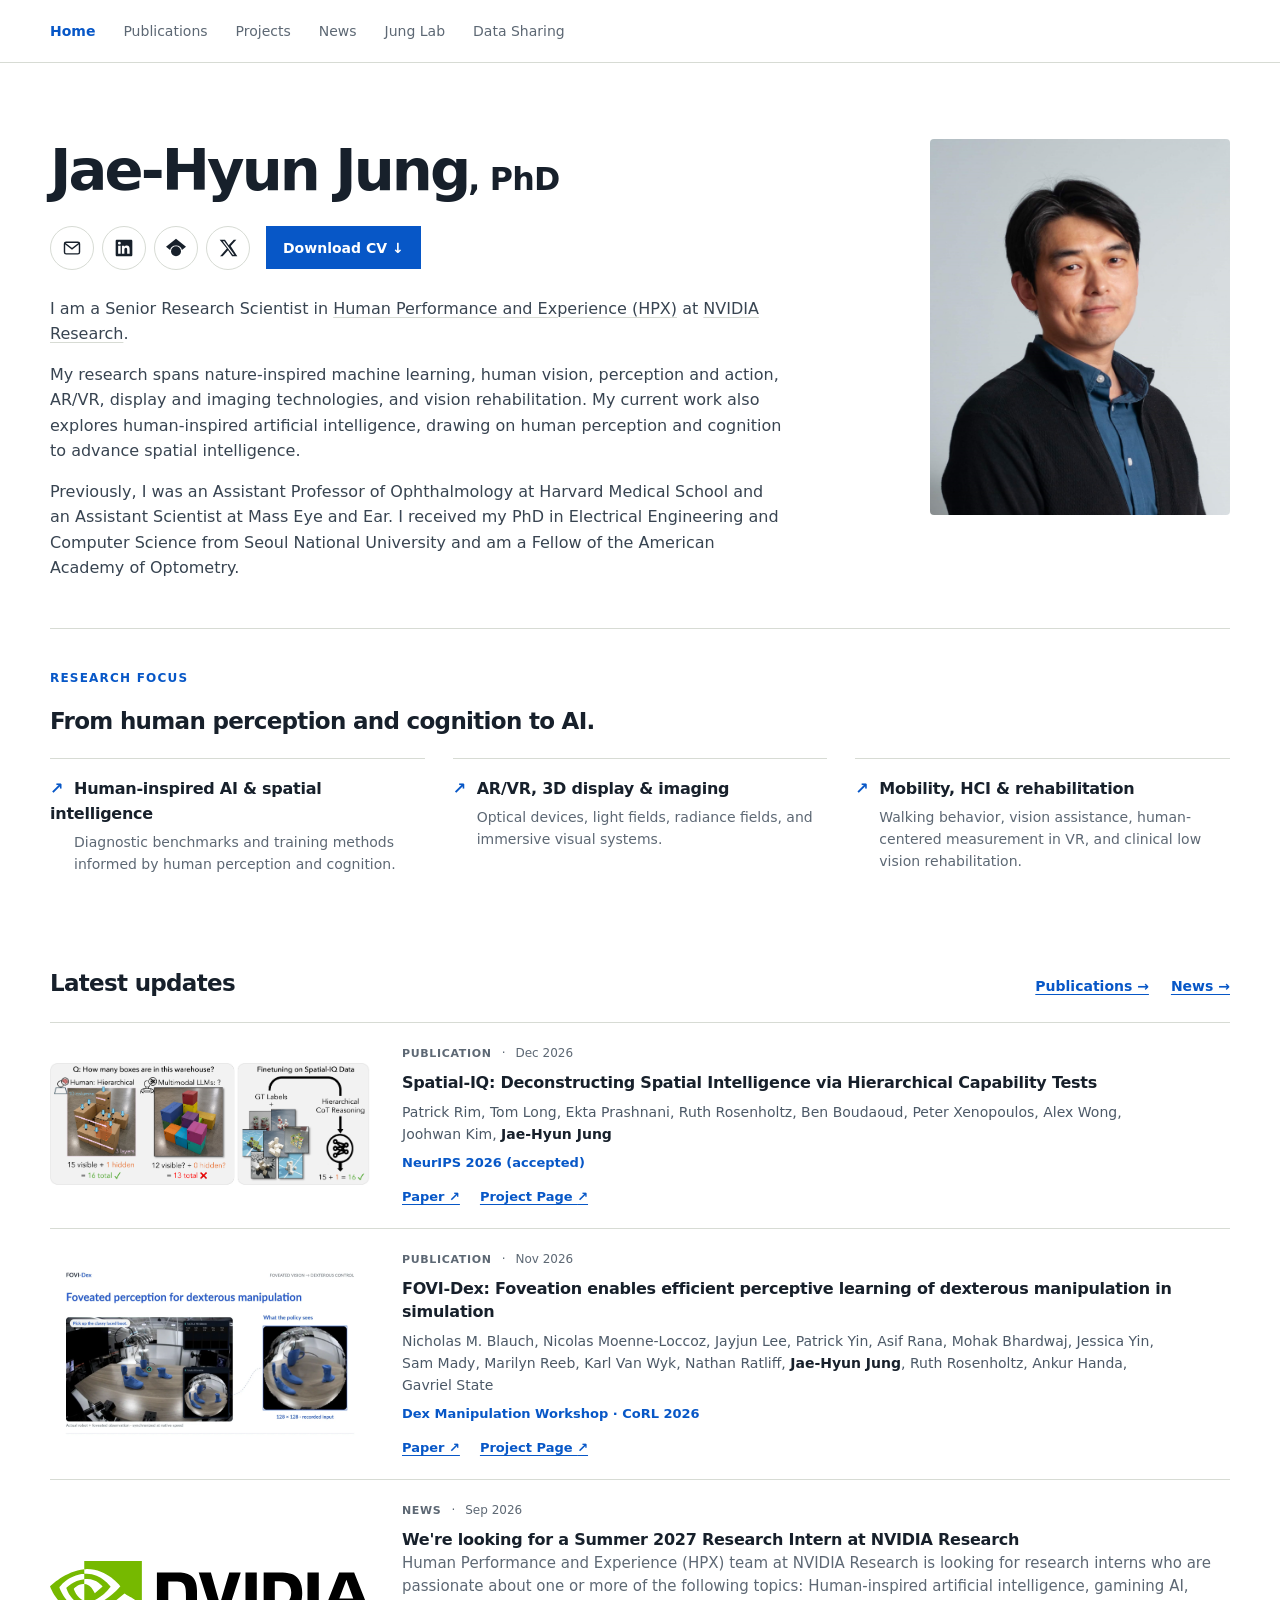
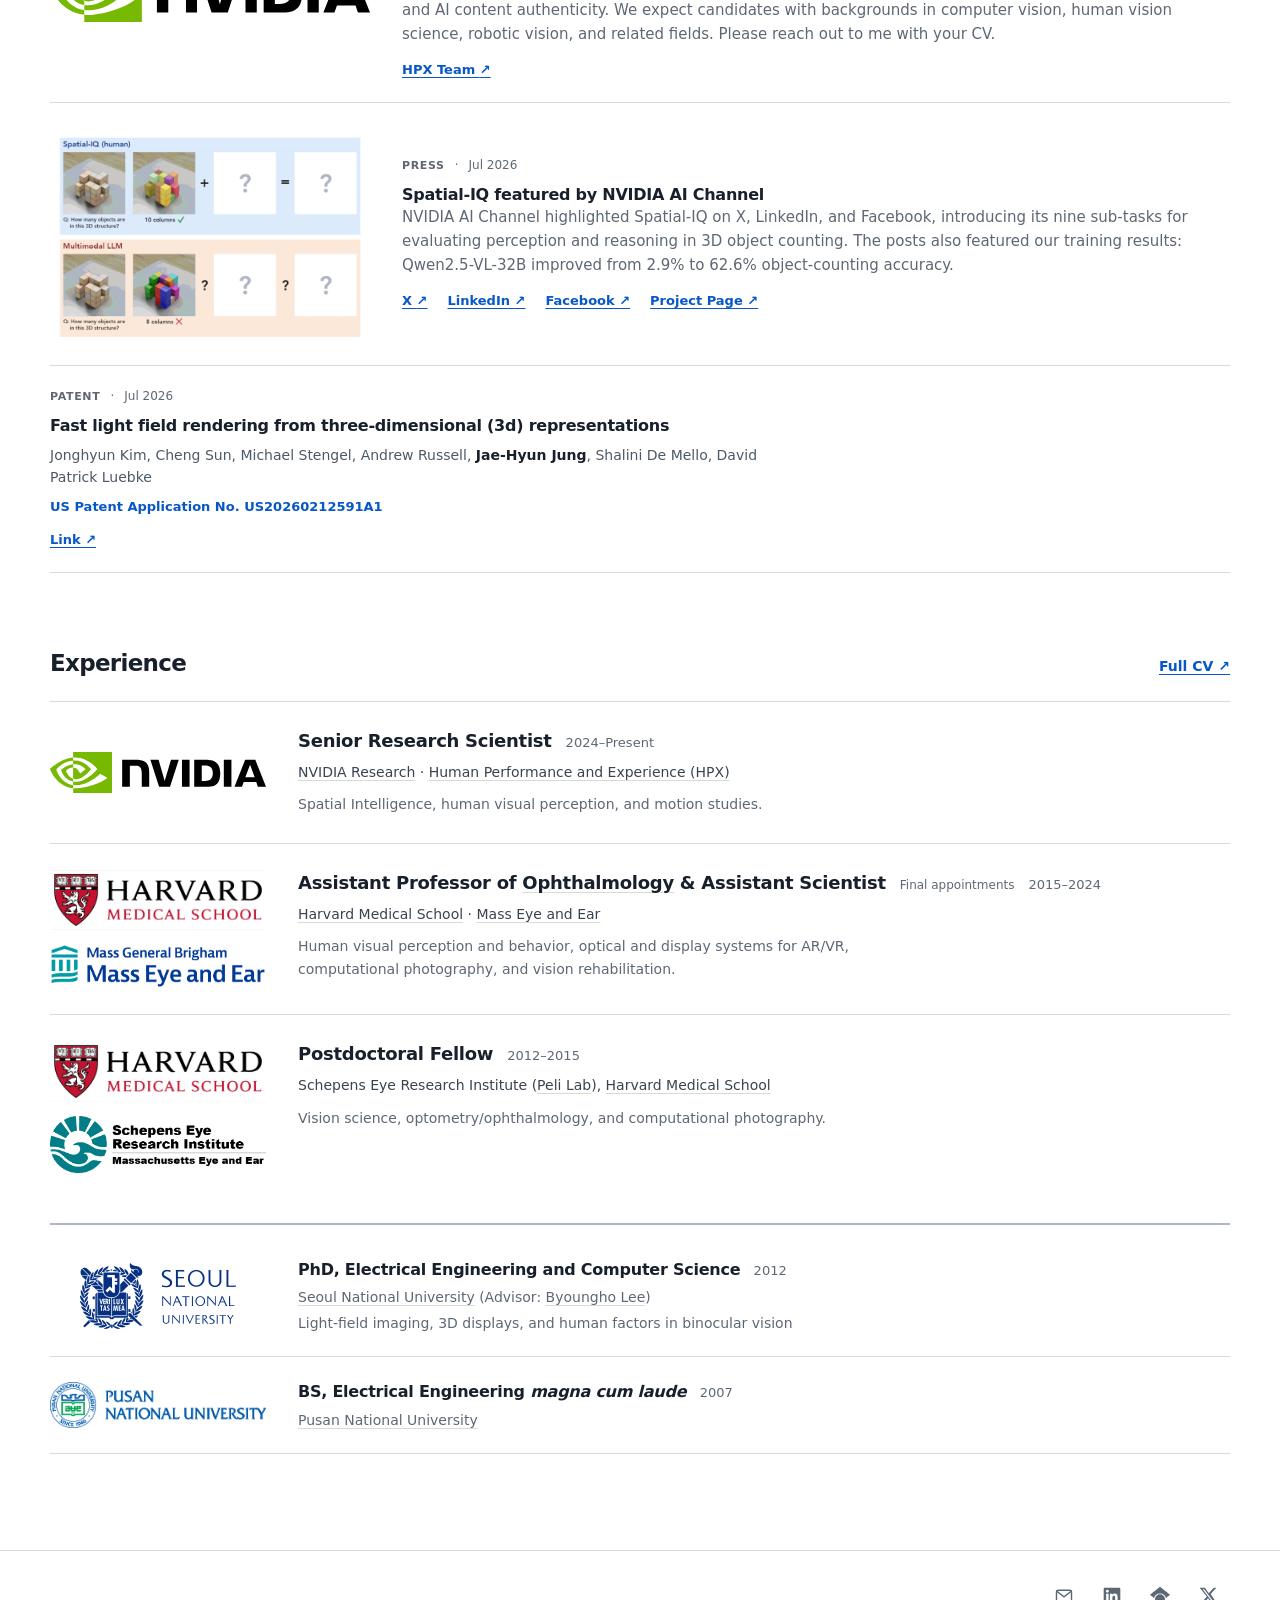
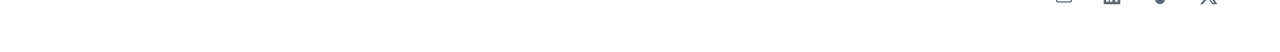
==== commit d75790ea: "paper update" ====
--- a/index.html
+++ b/index.html
@@ -62,7 +62,7 @@
           </ul>
       </section>
 
-      <section class="section" aria-labelledby="updates-title"><div class="section-heading feed-heading"><h2 id="updates-title">Latest updates</h2><nav class="section-actions" aria-label="Browse news and publications"><a href="publications/index.html">Publications →</a><a href="updates/index.html">News →</a></nav></div><ol class="updates-list compact"><li id="update-6" data-category="News"><div class="record-content with-teaser"><figure class="teaser"><a class="teaser-link" href="updates/index.html#update-6"><img src="assets/logos/Nvidia.svg" width="2500" height="475" alt="NVIDIA logo" loading="lazy" decoding="async"></a></figure><div class="record-text"><div class="record-meta"><span class="category">News</span><span aria-hidden="true">·</span><time datetime="2026-09">Sep 2026</time></div><h3><a href="updates/index.html#update-6">We&#x27;re looking for a Summer 2027 Research Intern at NVIDIA Research</a></h3><p>Human Performance and Experience (HPX) team at NVIDIA Research is looking for research interns who are passionate about one or more of the following topics: Human-inspired artificial intelligence, gamining AI, and AI content authenticity. We expect candidates with backgrounds in computer vision, human vision science, robotic vision, and related fields. Please reach out to me with your CV.</p><div class="resource-links"><a href="https://research.nvidia.com/labs/hpx/">HPX Team <span aria-hidden="true">↗</span></a></div></div></div></li><li id="publication-1" data-category="Publication"><div class="record-content with-teaser"><figure class="teaser"><a class="teaser-link" href="publications/index.html#publication-1"><img src="assets/teasers/spatial-iq.png" width="1614" height="634" alt="Spatial-IQ: human hierarchical counting compared with multimodal model reasoning." loading="lazy" decoding="async"></a></figure><div class="record-text"><div class="record-meta"><span class="category">Publication</span><span aria-hidden="true">·</span><time datetime="2026-09">Sep 2026</time></div><h3><a href="publications/index.html#publication-1">Spatial-IQ: Deconstructing Spatial Intelligence via Hierarchical Capability Tests</a></h3><p class="authors">Patrick Rim, Tom Long, Ekta Prashnani, Ruth Rosenholtz, Ben Boudaoud, Peter Xenopoulos, Alex Wong, Joohwan Kim, <strong>Jae-Hyun Jung</strong></p><p class="update-venue"><strong>NeurIPS 2026 (accepted)</strong></p><div class="resource-links"><a href="https://arxiv.org/abs/2607.22864">Paper <span aria-hidden="true">↗</span></a><a href="https://nvidia.github.io/Spatial-IQ/">Project Page <span aria-hidden="true">↗</span></a></div></div></div></li><li id="update-28" data-category="Press"><div class="record-content with-teaser"><figure class="teaser"><a class="teaser-link" href="updates/index.html#update-28"><img src="assets/teasers/spatial-iq-nvidia-ai.gif" width="800" height="550" alt="NVIDIA AI’s Spatial-IQ animation comparing human and multimodal model reasoning about visible and hidden blocks in a 3D structure." loading="lazy" decoding="async"></a></figure><div class="record-text"><div class="record-meta"><span class="category">Press</span><span aria-hidden="true">·</span><time datetime="2026-07-31">Jul 2026</time></div><h3><a href="updates/index.html#update-28">Spatial-IQ featured by NVIDIA AI Channel</a></h3><p>NVIDIA AI Channel highlighted Spatial-IQ on X, LinkedIn, and Facebook, introducing its nine sub-tasks for evaluating perception and reasoning in 3D object counting. The posts also featured our training results: Qwen2.5-VL-32B improved from 2.9% to 62.6% object-counting accuracy.</p><div class="resource-links"><a href="https://x.com/NVIDIAAI/status/2083258269875798275">X <span aria-hidden="true">↗</span></a><a href="https://www.linkedin.com/feed/update/urn:li:share:7489023975759544320/">LinkedIn <span aria-hidden="true">↗</span></a><a href="https://www.facebook.com/reel/1711421056715713/">Facebook <span aria-hidden="true">↗</span></a><a href="https://nvidia.github.io/Spatial-IQ/">Project Page <span aria-hidden="true">↗</span></a></div></div></div></li><li id="publication-154" data-category="Patent"><div class="record-content"><div class="record-text"><div class="record-meta"><span class="category">Patent</span><span aria-hidden="true">·</span><time datetime="2026-07-23">Jul 2026</time></div><h3><a href="publications/index.html#publication-154">Fast light field rendering from three-dimensional (3d) representations</a></h3><p class="authors">Jonghyun Kim, Cheng Sun, Michael Stengel, Andrew Russell, <strong>Jae-Hyun Jung</strong>, Shalini De Mello, David Patrick Luebke</p><p class="update-venue"><strong>US Patent Application No. US20260212591A1</strong></p><div class="resource-links"><a href="https://patents.google.com/patent/US20260212591A1/en">Link <span aria-hidden="true">↗</span></a></div></div></div></li><li id="publication-2" data-category="Publication"><div class="record-content with-teaser"><figure class="teaser"><a class="teaser-link" href="publications/index.html#publication-2"><img src="assets/teasers/radiance-fields.png" width="1090" height="259" alt="Rendering performance and light field views of a radiance field scene." loading="lazy" decoding="async"></a></figure><div class="record-text"><div class="record-meta"><span class="category">Publication</span><span aria-hidden="true">·</span><time datetime="2026-06-29">Jun 2026</time></div><h3><a href="publications/index.html#publication-2">Real-time 3D Visualization of Radiance Fields on Light Field Displays</a></h3><p class="authors">Jonghyun Kim, Cheng Sun, Michael Stengel, Matthew Chan, Andrew Russell, <strong>Jae-Hyun Jung</strong>, Wil Braithwaite, David Luebke, Shalini De Mello</p><p class="update-venue"><strong>Proceedings of the ACM on Computer Graphics and Interactive Techniques 9(4), 1–19 · HPG 2026</strong></p><div class="resource-links"><a href="https://dl.acm.org/doi/10.1145/3820023">Paper <span aria-hidden="true">↗</span></a><a href="https://research.nvidia.com/labs/amri/projects/g2lf/">Project Page <span aria-hidden="true">↗</span></a></div></div></div></li></ol></section>
+      <section class="section" aria-labelledby="updates-title"><div class="section-heading feed-heading"><h2 id="updates-title">Latest updates</h2><nav class="section-actions" aria-label="Browse news and publications"><a href="publications/index.html">Publications →</a><a href="updates/index.html">News →</a></nav></div><ol class="updates-list compact"><li id="publication-1" data-category="Publication"><div class="record-content with-teaser"><figure class="teaser"><a class="teaser-link" href="publications/index.html#publication-1"><img src="assets/teasers/spatial-iq.png" width="1614" height="634" alt="Spatial-IQ: human hierarchical counting compared with multimodal model reasoning." loading="lazy" decoding="async"></a></figure><div class="record-text"><div class="record-meta"><span class="category">Publication</span><span aria-hidden="true">·</span><time datetime="2026-12">Dec 2026</time></div><h3><a href="publications/index.html#publication-1">Spatial-IQ: Deconstructing Spatial Intelligence via Hierarchical Capability Tests</a></h3><p class="authors">Patrick Rim, Tom Long, Ekta Prashnani, Ruth Rosenholtz, Ben Boudaoud, Peter Xenopoulos, Alex Wong, Joohwan Kim, <strong>Jae-Hyun Jung</strong></p><p class="update-venue"><strong>NeurIPS 2026 (accepted)</strong></p><div class="resource-links"><a href="https://arxiv.org/abs/2607.22864">Paper <span aria-hidden="true">↗</span></a><a href="https://nvidia.github.io/Spatial-IQ/">Project Page <span aria-hidden="true">↗</span></a></div></div></div></li><li id="publication-202611" data-category="Publication"><div class="record-content with-teaser"><figure class="teaser"><a class="teaser-link" href="publications/index.html#publication-202611"><img src="assets/teasers/fovi-dex.webp" width="1920" height="1080" alt="FOVI-Dex explainer: foveation for dexterous manipulation in simulation." loading="lazy" decoding="async"></a></figure><div class="record-text"><div class="record-meta"><span class="category">Publication</span><span aria-hidden="true">·</span><time datetime="2026-11">Nov 2026</time></div><h3><a href="publications/index.html#publication-202611">FOVI-Dex: Foveation enables efficient perceptive learning of dexterous manipulation in simulation</a></h3><p class="authors">Nicholas M. Blauch, Nicolas Moenne-Loccoz, Jayjun Lee, Patrick Yin, Asif Rana, Mohak Bhardwaj, Jessica Yin, Sam Mady, Marilyn Reeb, Karl Van Wyk, Nathan Ratliff, <strong>Jae-Hyun Jung</strong>, Ruth Rosenholtz, Ankur Handa, Gavriel State</p><p class="update-venue"><strong>Dex Manipulation Workshop · CoRL 2026</strong></p><div class="resource-links"><a href="https://fovi-dex.github.io/assets/paper.pdf?v=1f8b5946a902e371">Paper <span aria-hidden="true">↗</span></a><a href="https://fovi-dex.github.io">Project Page <span aria-hidden="true">↗</span></a></div></div></div></li><li id="update-6" data-category="News"><div class="record-content with-teaser"><figure class="teaser"><a class="teaser-link" href="updates/index.html#update-6"><img src="assets/logos/Nvidia.svg" width="2500" height="475" alt="NVIDIA logo" loading="lazy" decoding="async"></a></figure><div class="record-text"><div class="record-meta"><span class="category">News</span><span aria-hidden="true">·</span><time datetime="2026-09">Sep 2026</time></div><h3><a href="updates/index.html#update-6">We&#x27;re looking for a Summer 2027 Research Intern at NVIDIA Research</a></h3><p>Human Performance and Experience (HPX) team at NVIDIA Research is looking for research interns who are passionate about one or more of the following topics: Human-inspired artificial intelligence, gamining AI, and AI content authenticity. We expect candidates with backgrounds in computer vision, human vision science, robotic vision, and related fields. Please reach out to me with your CV.</p><div class="resource-links"><a href="https://research.nvidia.com/labs/hpx/">HPX Team <span aria-hidden="true">↗</span></a></div></div></div></li><li id="update-28" data-category="Press"><div class="record-content with-teaser"><figure class="teaser"><a class="teaser-link" href="updates/index.html#update-28"><img src="assets/teasers/spatial-iq-nvidia-ai.gif" width="800" height="550" alt="NVIDIA AI’s Spatial-IQ animation comparing human and multimodal model reasoning about visible and hidden blocks in a 3D structure." loading="lazy" decoding="async"></a></figure><div class="record-text"><div class="record-meta"><span class="category">Press</span><span aria-hidden="true">·</span><time datetime="2026-07-31">Jul 2026</time></div><h3><a href="updates/index.html#update-28">Spatial-IQ featured by NVIDIA AI Channel</a></h3><p>NVIDIA AI Channel highlighted Spatial-IQ on X, LinkedIn, and Facebook, introducing its nine sub-tasks for evaluating perception and reasoning in 3D object counting. The posts also featured our training results: Qwen2.5-VL-32B improved from 2.9% to 62.6% object-counting accuracy.</p><div class="resource-links"><a href="https://x.com/NVIDIAAI/status/2083258269875798275">X <span aria-hidden="true">↗</span></a><a href="https://www.linkedin.com/feed/update/urn:li:share:7489023975759544320/">LinkedIn <span aria-hidden="true">↗</span></a><a href="https://www.facebook.com/reel/1711421056715713/">Facebook <span aria-hidden="true">↗</span></a><a href="https://nvidia.github.io/Spatial-IQ/">Project Page <span aria-hidden="true">↗</span></a></div></div></div></li><li id="publication-154" data-category="Patent"><div class="record-content"><div class="record-text"><div class="record-meta"><span class="category">Patent</span><span aria-hidden="true">·</span><time datetime="2026-07-23">Jul 2026</time></div><h3><a href="publications/index.html#publication-154">Fast light field rendering from three-dimensional (3d) representations</a></h3><p class="authors">Jonghyun Kim, Cheng Sun, Michael Stengel, Andrew Russell, <strong>Jae-Hyun Jung</strong>, Shalini De Mello, David Patrick Luebke</p><p class="update-venue"><strong>US Patent Application No. US20260212591A1</strong></p><div class="resource-links"><a href="https://patents.google.com/patent/US20260212591A1/en">Link <span aria-hidden="true">↗</span></a></div></div></div></li></ol></section>
 
       <section class="section" aria-labelledby="timeline-title">
         <div class="section-heading">
